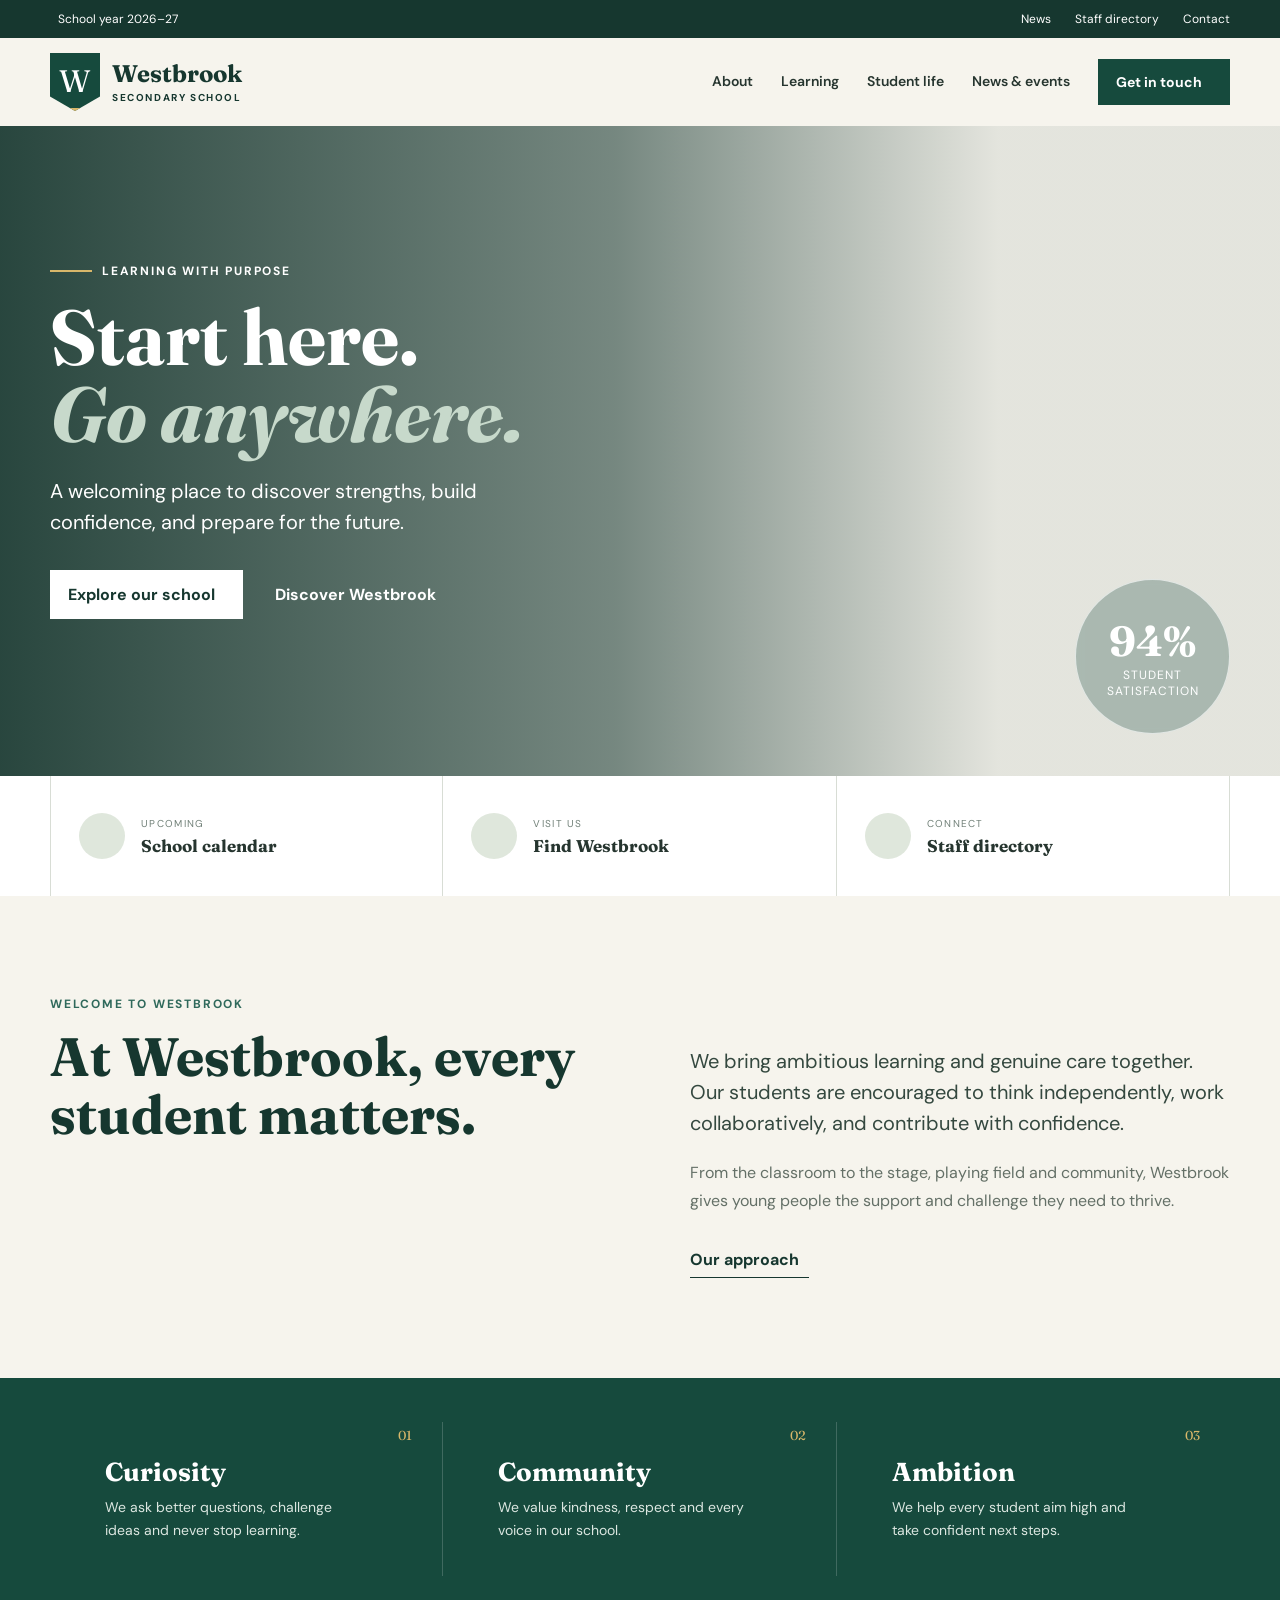
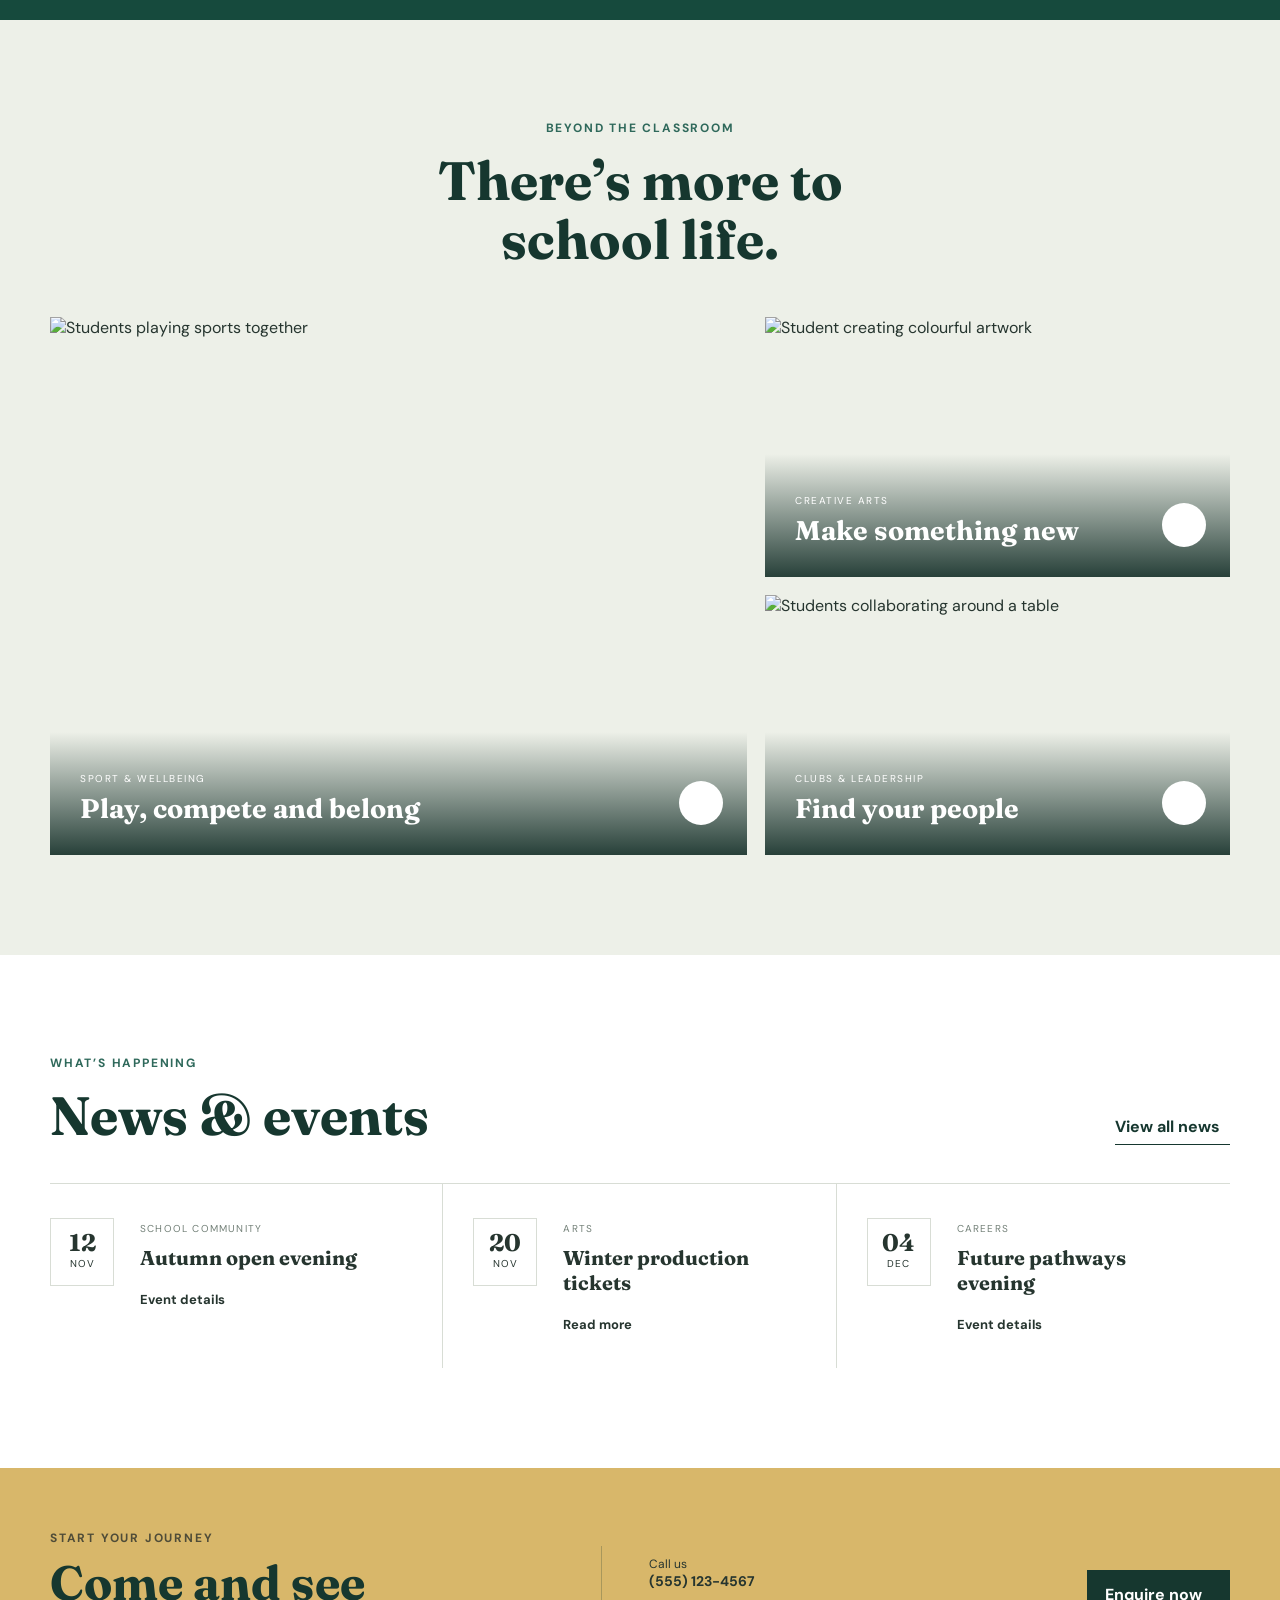
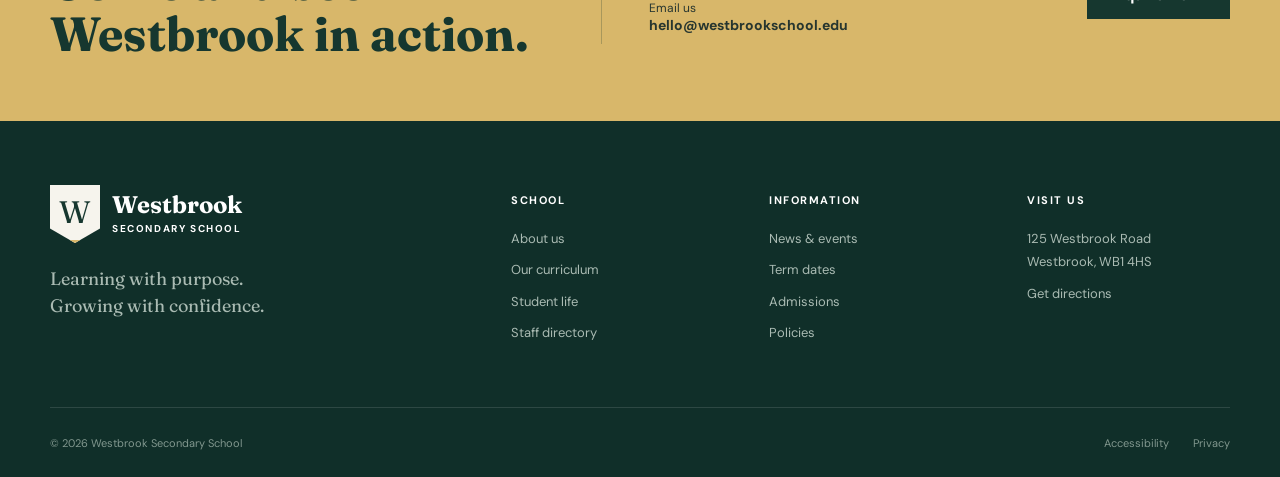
==== index.html @ 13a3c8d5 "Create Westbrook school website" ====
<!doctype html>
<html lang="en">
<head>
  <meta charset="utf-8">
  <meta name="viewport" content="width=device-width, initial-scale=1">
  <meta name="description" content="Westbrook Secondary School - Learn boldly, belong deeply, and build what comes next.">
  <title>Westbrook Secondary School</title>
  <link rel="preconnect" href="https://fonts.googleapis.com">
  <link rel="preconnect" href="https://fonts.gstatic.com" crossorigin>
  <link href="https://fonts.googleapis.com/css2?family=DM+Sans:wght@400;500;600;700&family=Fraunces:opsz,wght@9..144,600;9..144,700&display=swap" rel="stylesheet">
  <link rel="stylesheet" href="styles.css">
  <script src="https://unpkg.com/lucide@0.468.0/dist/umd/lucide.min.js" defer></script>
  <script src="script.js" defer></script>
</head>
<body>
  <div class="topbar">
    <div class="container topbar-inner">
      <p><i data-lucide="calendar-days"></i> School year 2026–27</p>
      <div class="topbar-links">
        <a href="#news">News</a>
        <a href="staff.html">Staff directory</a>
        <a href="#contact">Contact</a>
      </div>
    </div>
  </div>

  <header class="site-header">
    <div class="container nav-wrap">
      <a class="brand" href="index.html" aria-label="Westbrook Secondary School home">
        <span class="crest" aria-hidden="true"><span>W</span></span>
        <span class="brand-copy"><strong>Westbrook</strong><small>Secondary School</small></span>
      </a>
      <button class="menu-button" type="button" aria-expanded="false" aria-controls="main-nav"><i data-lucide="menu"></i><span class="sr-only">Open menu</span></button>
      <nav class="main-nav" id="main-nav" aria-label="Main navigation">
        <a href="#about">About</a>
        <a href="#learning">Learning</a>
        <a href="#student-life">Student life</a>
        <a href="#news">News & events</a>
        <a class="nav-cta" href="#contact">Get in touch <i data-lucide="arrow-up-right"></i></a>
      </nav>
    </div>
  </header>

  <main>
    <section class="hero">
      <div class="hero-media"></div>
      <div class="hero-overlay"></div>
      <div class="container hero-content">
        <p class="eyebrow"><span></span> Learning with purpose</p>
        <h1>Start here.<br><em>Go anywhere.</em></h1>
        <p class="hero-lead">A welcoming place to discover strengths, build confidence, and prepare for the future.</p>
        <div class="hero-actions">
          <a class="button button-light" href="#learning">Explore our school <i data-lucide="arrow-right"></i></a>
          <a class="text-link" href="#about"><i data-lucide="circle-play"></i> Discover Westbrook</a>
        </div>
      </div>
      <div class="hero-stat">
        <strong>94%</strong>
        <span>student satisfaction</span>
      </div>
    </section>

    <section class="quick-links" aria-label="Quick links">
      <div class="container quick-grid">
        <a href="#news"><span><i data-lucide="calendar-days"></i></span><div><small>Upcoming</small><strong>School calendar</strong></div><i data-lucide="chevron-right"></i></a>
        <a href="#contact"><span><i data-lucide="map-pin"></i></span><div><small>Visit us</small><strong>Find Westbrook</strong></div><i data-lucide="chevron-right"></i></a>
        <a href="staff.html"><span><i data-lucide="users"></i></span><div><small>Connect</small><strong>Staff directory</strong></div><i data-lucide="chevron-right"></i></a>
      </div>
    </section>

    <section class="section about" id="about">
      <div class="container split-layout">
        <div class="section-heading">
          <p class="section-kicker">Welcome to Westbrook</p>
          <h2>At Westbrook, every student matters.</h2>
        </div>
        <div class="about-copy">
          <p class="lead">We bring ambitious learning and genuine care together. Our students are encouraged to think independently, work collaboratively, and contribute with confidence.</p>
          <p>From the classroom to the stage, playing field and community, Westbrook gives young people the support and challenge they need to thrive.</p>
          <a class="arrow-link" href="#learning">Our approach <i data-lucide="arrow-right"></i></a>
        </div>
      </div>
    </section>

    <section class="values" id="learning">
      <div class="container">
        <div class="values-grid">
          <article><span>01</span><i data-lucide="sparkles"></i><h3>Curiosity</h3><p>We ask better questions, challenge ideas and never stop learning.</p></article>
          <article><span>02</span><i data-lucide="handshake"></i><h3>Community</h3><p>We value kindness, respect and every voice in our school.</p></article>
          <article><span>03</span><i data-lucide="mountain"></i><h3>Ambition</h3><p>We help every student aim high and take confident next steps.</p></article>
        </div>
      </div>
    </section>

    <section class="section student-life" id="student-life">
      <div class="container">
        <div class="section-heading centered">
          <p class="section-kicker">Beyond the classroom</p>
          <h2>There’s more to school life.</h2>
        </div>
        <div class="life-grid">
          <article class="life-card life-card-large">
            <img src="https://images.unsplash.com/photo-1526232761682-d26e03ac148e?auto=format&fit=crop&w=1400&q=85" alt="Students playing sports together">
            <div class="life-overlay"><p>Sport & wellbeing</p><h3>Play, compete and belong</h3><a href="#contact" aria-label="Learn about sport and wellbeing"><i data-lucide="arrow-up-right"></i></a></div>
          </article>
          <article class="life-card">
            <img src="https://images.unsplash.com/photo-1513364776144-60967b0f800f?auto=format&fit=crop&w=900&q=85" alt="Student creating colourful artwork">
            <div class="life-overlay"><p>Creative arts</p><h3>Make something new</h3><a href="#contact" aria-label="Learn about creative arts"><i data-lucide="arrow-up-right"></i></a></div>
          </article>
          <article class="life-card">
            <img src="https://images.unsplash.com/photo-1522202176988-66273c2fd55f?auto=format&fit=crop&w=900&q=85" alt="Students collaborating around a table">
            <div class="life-overlay"><p>Clubs & leadership</p><h3>Find your people</h3><a href="#contact" aria-label="Learn about clubs and leadership"><i data-lucide="arrow-up-right"></i></a></div>
          </article>
        </div>
      </div>
    </section>

    <section class="section news" id="news">
      <div class="container">
        <div class="news-header">
          <div class="section-heading"><p class="section-kicker">What’s happening</p><h2>News & events</h2></div>
          <a class="arrow-link" href="#contact">View all news <i data-lucide="arrow-right"></i></a>
        </div>
        <div class="news-grid">
          <article><div class="date"><strong>12</strong><span>Nov</span></div><div><p>School community</p><h3>Autumn open evening</h3><a href="#contact">Event details <i data-lucide="arrow-right"></i></a></div></article>
          <article><div class="date"><strong>20</strong><span>Nov</span></div><div><p>Arts</p><h3>Winter production tickets</h3><a href="#contact">Read more <i data-lucide="arrow-right"></i></a></div></article>
          <article><div class="date"><strong>04</strong><span>Dec</span></div><div><p>Careers</p><h3>Future pathways evening</h3><a href="#contact">Event details <i data-lucide="arrow-right"></i></a></div></article>
        </div>
      </div>
    </section>

    <section class="contact-band" id="contact">
      <div class="container contact-grid">
        <div><p class="section-kicker">Start your journey</p><h2>Come and see<br>Westbrook in action.</h2></div>
        <div class="contact-details"><p><i data-lucide="phone"></i><span>Call us<br><strong>(555) 123-4567</strong></span></p><p><i data-lucide="mail"></i><span>Email us<br><strong>hello@westbrookschool.edu</strong></span></p></div>
        <a class="button button-dark" href="mailto:hello@westbrookschool.edu">Enquire now <i data-lucide="arrow-right"></i></a>
      </div>
    </section>
  </main>

  <footer>
    <div class="container footer-grid">
      <div class="footer-brand"><a class="brand brand-light" href="index.html"><span class="crest"><span>W</span></span><span class="brand-copy"><strong>Westbrook</strong><small>Secondary School</small></span></a><p>Learning with purpose.<br>Growing with confidence.</p></div>
      <div><h4>School</h4><a href="#about">About us</a><a href="#learning">Our curriculum</a><a href="#student-life">Student life</a><a href="staff.html">Staff directory</a></div>
      <div><h4>Information</h4><a href="#news">News & events</a><a href="#contact">Term dates</a><a href="#contact">Admissions</a><a href="#contact">Policies</a></div>
      <div><h4>Visit us</h4><p>125 Westbrook Road<br>Westbrook, WB1 4HS</p><a href="#contact">Get directions <i data-lucide="arrow-up-right"></i></a></div>
    </div>
    <div class="container footer-bottom"><p>© 2026 Westbrook Secondary School</p><div><a href="#">Accessibility</a><a href="#">Privacy</a></div></div>
  </footer>
</body>
</html>
---- styles.css ----
:root{--ink:#16372f;--green:#164a3d;--green-2:#2f695b;--sage:#dfe7dc;--paper:#f6f4ed;--gold:#d8b76a;--white:#fff;--line:#d8ddd5}*{box-sizing:border-box}html{scroll-behavior:smooth}body{margin:0;font-family:'DM Sans',sans-serif;color:#26352f;background:var(--paper)}a{color:inherit;text-decoration:none}img{max-width:100%;display:block}.container{width:min(1180px,calc(100% - 48px));margin-inline:auto}.sr-only{position:absolute;width:1px;height:1px;padding:0;margin:-1px;overflow:hidden;clip:rect(0,0,0,0);white-space:nowrap;border:0}.topbar{height:38px;background:var(--ink);color:#fff;font-size:12px}.topbar-inner{height:100%;display:flex;align-items:center;justify-content:space-between}.topbar p,.topbar-links{display:flex;align-items:center}.topbar p{gap:8px}.topbar svg{width:14px}.topbar-links{gap:24px}.topbar a:hover{color:var(--gold)}.site-header{height:88px;background:var(--paper);position:relative;z-index:20}.nav-wrap{height:100%;display:flex;align-items:center;justify-content:space-between}.brand{display:flex;align-items:center;gap:12px;color:var(--ink)}.crest{width:50px;height:58px;background:var(--green);clip-path:polygon(0 0,100% 0,100% 75%,50% 100%,0 75%);display:grid;place-items:center;color:white;border-bottom:3px solid var(--gold)}.crest>span{font-family:'Fraunces',serif;font-size:31px}.brand-copy{display:flex;flex-direction:column;line-height:1}.brand-copy strong{font-family:'Fraunces',serif;font-size:24px}.brand-copy small{font-size:10px;text-transform:uppercase;letter-spacing:1.6px;margin-top:7px;font-weight:700}.main-nav{display:flex;align-items:center;gap:28px;font-size:14px;font-weight:600}.main-nav>a:not(.nav-cta){padding:34px 0;border-bottom:2px solid transparent}.main-nav>a:not(.nav-cta):hover{border-color:var(--green)}.nav-cta,.button{display:inline-flex;align-items:center;justify-content:center;gap:10px;padding:14px 18px;font-weight:700}.nav-cta{background:var(--green);color:white}.nav-cta svg,.button svg,.arrow-link svg{width:17px}.menu-button{display:none;border:0;background:none;color:var(--ink)}.hero{height:650px;position:relative;color:white;overflow:hidden}.hero-media{position:absolute;inset:0;background-image:url('https://images.unsplash.com/photo-1562774053-701939374585?auto=format&fit=crop&w=1800&q=90');background-size:cover;background-position:center 42%}.hero-overlay{position:absolute;inset:0;background:linear-gradient(90deg,rgba(12,46,38,.88) 0%,rgba(12,46,38,.55) 48%,rgba(12,46,38,.08) 78%)}.hero-content{position:relative;height:100%;display:flex;flex-direction:column;justify-content:center;padding-bottom:20px}.eyebrow,.section-kicker{text-transform:uppercase;letter-spacing:1.8px;font-weight:700;font-size:12px}.eyebrow{display:flex;align-items:center;gap:10px;margin:0 0 20px}.eyebrow span{width:42px;height:2px;background:var(--gold)}h1,h2,h3{font-family:'Fraunces',serif;margin-top:0}h1{font-size:78px;line-height:.98;margin-bottom:24px;letter-spacing:0}h1 em{font-style:italic;color:#c7d9cb}.hero-lead{font-size:20px;line-height:1.55;max-width:520px;margin:0 0 32px}.hero-actions{display:flex;align-items:center;gap:24px}.button-light{background:white;color:var(--ink)}.text-link{display:inline-flex;align-items:center;gap:8px;font-weight:700}.text-link svg{width:24px}.hero-stat{position:absolute;right:max(24px,calc((100% - 1180px)/2));bottom:42px;width:155px;height:155px;border:1px solid rgba(255,255,255,.65);border-radius:50%;display:flex;flex-direction:column;align-items:center;justify-content:center;text-align:center;background:rgba(22,74,61,.28);backdrop-filter:blur(4px)}.hero-stat strong{font-family:'Fraunces',serif;font-size:42px}.hero-stat span{font-size:12px;text-transform:uppercase;letter-spacing:1px;width:100px}.quick-links{height:120px;background:white}.quick-grid{height:100%;display:grid;grid-template-columns:repeat(3,1fr)}.quick-grid>a{display:grid;grid-template-columns:48px 1fr 20px;align-items:center;gap:14px;padding:0 28px;border-right:1px solid var(--line)}.quick-grid>a:first-child{border-left:1px solid var(--line)}.quick-grid>a>span{width:46px;height:46px;border-radius:50%;background:var(--sage);display:grid;place-items:center;color:var(--green)}.quick-grid>a>span svg{width:21px}.quick-grid small,.quick-grid strong{display:block}.quick-grid small{text-transform:uppercase;font-size:10px;letter-spacing:1.3px;color:#718078;margin-bottom:5px}.quick-grid strong{font-family:'Fraunces',serif;font-size:17px}.quick-grid>a>svg{width:18px;color:#839087}.quick-grid>a:hover strong{color:var(--green-2)}.section{padding:100px 0}.split-layout{display:grid;grid-template-columns:1fr 1fr;gap:100px}.section-heading .section-kicker{color:var(--green-2);margin:0 0 16px}.section-heading h2{font-size:54px;line-height:1.08;color:var(--ink);max-width:570px;margin-bottom:0}.about-copy{padding-top:30px}.about-copy p{line-height:1.75;color:#647067}.about-copy .lead{font-size:20px;line-height:1.55;color:#34483f}.arrow-link{display:inline-flex;align-items:center;gap:10px;color:var(--ink);font-weight:700;border-bottom:1px solid var(--ink);padding-bottom:7px;margin-top:18px}.values{background:var(--green);padding:44px 0;color:white}.values-grid{display:grid;grid-template-columns:repeat(3,1fr)}.values-grid article{position:relative;padding:34px 55px;border-right:1px solid rgba(255,255,255,.18)}.values-grid article:last-child{border-right:0}.values-grid article>span{position:absolute;right:30px;top:5px;font-family:'Fraunces',serif;font-size:13px;color:var(--gold)}.values-grid article>svg{width:28px;height:28px;color:var(--gold);margin-bottom:16px}.values-grid h3{font-size:26px;margin-bottom:8px}.values-grid p{font-size:14px;color:#dce7e1;line-height:1.65;margin:0;max-width:260px}.student-life{background:#edf0e8}.centered{text-align:center}.centered h2{margin-inline:auto}.life-grid{display:grid;grid-template-columns:1.2fr .8fr;grid-template-rows:260px 260px;gap:18px;margin-top:48px}.life-card-large{grid-row:1/3}.life-card{position:relative;overflow:hidden}.life-card img{width:100%;height:100%;object-fit:cover;transition:transform .5s}.life-card:hover img{transform:scale(1.03)}.life-overlay{position:absolute;inset:auto 0 0;padding:30px;color:white;background:linear-gradient(transparent,rgba(12,40,33,.88))}.life-overlay p{text-transform:uppercase;font-size:10px;letter-spacing:1.5px;margin-bottom:7px}.life-overlay h3{font-size:27px;margin:0}.life-overlay a{position:absolute;right:24px;bottom:30px;width:44px;height:44px;border-radius:50%;background:white;color:var(--ink);display:grid;place-items:center}.life-overlay a svg{width:18px}.news{background:white}.news-header{display:flex;align-items:end;justify-content:space-between;margin-bottom:38px}.news-grid{display:grid;grid-template-columns:repeat(3,1fr);border-top:1px solid var(--line)}.news-grid article{display:grid;grid-template-columns:70px 1fr;gap:20px;padding:34px 30px;border-right:1px solid var(--line)}.news-grid article:first-child{padding-left:0}.news-grid article:last-child{border-right:0}.date{width:64px;height:68px;border:1px solid var(--line);text-align:center;padding-top:9px}.date strong,.date span{display:block}.date strong{font-family:'Fraunces',serif;font-size:24px}.date span{font-size:10px;text-transform:uppercase;letter-spacing:1px}.news-grid article>div:last-child>p{text-transform:uppercase;font-size:10px;letter-spacing:1.2px;color:#738078;margin:4px 0 10px}.news-grid h3{font-size:20px;margin-bottom:18px}.news-grid article a{font-size:13px;font-weight:700;display:inline-flex;align-items:center;gap:8px}.news-grid article a svg{width:14px}.contact-band{background:var(--gold);padding:62px 0}.contact-grid{display:grid;grid-template-columns:1.15fr 1fr auto;align-items:center;gap:50px}.contact-band .section-kicker{color:#4f4c38;margin:0 0 12px}.contact-band h2{font-size:48px;line-height:1.05;color:var(--ink);margin:0}.contact-details{border-left:1px solid rgba(22,55,47,.25);padding-left:35px}.contact-details p{display:flex;gap:12px;align-items:center;font-size:12px;margin:10px 0}.contact-details p svg{width:19px}.contact-details strong{font-size:14px}.button-dark{background:var(--ink);color:white;white-space:nowrap}footer{background:#102f29;color:#dfe8e3;padding-top:64px}.footer-grid{display:grid;grid-template-columns:2fr repeat(3,1fr);gap:55px;padding-bottom:55px}.brand-light{color:white}.brand-light .crest{background:var(--paper);color:var(--ink)}.footer-brand>p{color:#aabbb3;font-family:'Fraunces',serif;font-size:18px;line-height:1.5;margin-top:22px}footer h4{text-transform:uppercase;font-size:11px;letter-spacing:1.5px;color:white;margin:8px 0 20px}footer .footer-grid>div:not(:first-child) a,footer .footer-grid>div:not(:first-child) p{display:block;color:#aabbb3;font-size:13px;line-height:1.8;margin:8px 0}.footer-grid a svg{width:14px;vertical-align:middle}.footer-bottom{height:70px;border-top:1px solid rgba(255,255,255,.12);display:flex;align-items:center;justify-content:space-between;color:#81978e;font-size:11px}.footer-bottom div{display:flex;gap:24px}.page-hero{background:var(--green);color:white;padding:65px 0}.page-hero h1{font-size:58px;margin:12px 0 0}.breadcrumbs{font-size:12px;color:#c8d8d0}.breadcrumbs span{color:white}.staff-section{padding:75px 0 100px;background:white}.staff-toolbar{display:flex;justify-content:space-between;align-items:end;margin-bottom:32px}.staff-toolbar h2{font-size:44px;color:var(--ink);margin-bottom:0}.search-box{width:min(340px,100%);position:relative}.search-box svg{position:absolute;left:14px;top:13px;width:18px;color:#758178}.search-box input{width:100%;height:46px;border:1px solid var(--line);border-radius:0;padding:0 14px 0 43px;font:inherit;outline:none}.search-box input:focus{border-color:var(--green)}.staff-grid{display:grid;grid-template-columns:repeat(3,1fr);border-top:1px solid var(--line);border-left:1px solid var(--line)}.staff-card{min-height:215px;padding:30px;border-right:1px solid var(--line);border-bottom:1px solid var(--line);display:flex;flex-direction:column}.staff-avatar{width:58px;height:58px;border-radius:50%;display:grid;place-items:center;background:var(--sage);color:var(--green);font-family:'Fraunces',serif;font-size:20px;margin-bottom:18px}.staff-card h3{font-size:21px;margin-bottom:4px;color:var(--ink)}.staff-card .role{text-transform:uppercase;font-size:10px;letter-spacing:1.3px;color:var(--green-2);font-weight:700;margin-bottom:auto}.staff-card a{font-size:13px;display:flex;align-items:center;gap:8px;margin-top:18px}.staff-card a svg{width:15px}.no-results{text-align:center;padding:40px;grid-column:1/-1;border-right:1px solid var(--line);border-bottom:1px solid var(--line)}@media(max-width:900px){.container{width:min(100% - 32px,1180px)}.topbar-links a:first-child{display:none}.main-nav{display:none;position:absolute;left:0;right:0;top:88px;background:var(--paper);padding:20px 24px;box-shadow:0 12px 20px rgba(0,0,0,.08);flex-direction:column;align-items:stretch;gap:0}.main-nav.open{display:flex}.main-nav>a:not(.nav-cta){padding:14px 0;border-bottom:1px solid var(--line)}.nav-cta{margin-top:12px}.menu-button{display:block}.hero{height:590px}.hero-stat{display:none}h1{font-size:58px}.quick-grid>a{padding:0 16px}.split-layout{gap:40px}.values-grid article{padding-inline:28px}.life-grid{grid-template-columns:1fr 1fr}.contact-grid{grid-template-columns:1fr 1fr}.contact-grid .button{grid-column:2;width:max-content}.footer-grid{grid-template-columns:2fr 1fr 1fr}.footer-grid>div:last-child{grid-column:2/4}.staff-grid{grid-template-columns:repeat(2,1fr)}}@media(max-width:640px){.container{width:calc(100% - 32px)}.topbar{display:none}.site-header{height:76px}.main-nav{top:76px}.brand-copy strong{font-size:20px}.crest{width:44px;height:51px}.hero{height:520px}.hero-media{background-position:62% center}.hero-overlay{background:linear-gradient(90deg,rgba(12,46,38,.82),rgba(12,46,38,.25))}.hero-content{justify-content:flex-end;padding-bottom:55px}h1{font-size:48px}.hero-lead{font-size:16px;max-width:340px}.hero-actions{align-items:flex-start;flex-direction:column;gap:16px}.quick-links{height:auto}.quick-grid{grid-template-columns:1fr}.quick-grid>a{height:90px;border-right:0;border-bottom:1px solid var(--line)}.quick-grid>a:first-child{border-left:0}.section{padding:70px 0}.split-layout{grid-template-columns:1fr;gap:20px}.section-heading h2{font-size:42px}.about-copy{padding-top:0}.values-grid{grid-template-columns:1fr}.values-grid article{border-right:0;border-bottom:1px solid rgba(255,255,255,.18);padding:28px 20px}.life-grid{grid-template-columns:1fr;grid-template-rows:repeat(3,260px)}.life-card-large{grid-row:auto}.news-header{align-items:flex-start}.news-header>.arrow-link{display:none}.news-grid{grid-template-columns:1fr}.news-grid article{border-right:0;border-bottom:1px solid var(--line);padding:28px 0}.contact-grid{grid-template-columns:1fr;gap:28px}.contact-band h2{font-size:39px}.contact-details{border-left:0;border-top:1px solid rgba(22,55,47,.25);padding-left:0}.contact-grid .button{grid-column:1}.footer-grid{grid-template-columns:1fr 1fr}.footer-brand{grid-column:1/-1}.footer-grid>div:last-child{grid-column:auto}.footer-bottom{height:auto;padding-block:20px;align-items:flex-start;gap:16px;flex-direction:column}.staff-toolbar{align-items:flex-start;flex-direction:column;gap:20px}.staff-toolbar h2{font-size:38px}.staff-grid{grid-template-columns:1fr}.staff-card{min-height:190px}.page-hero h1{font-size:46px}}
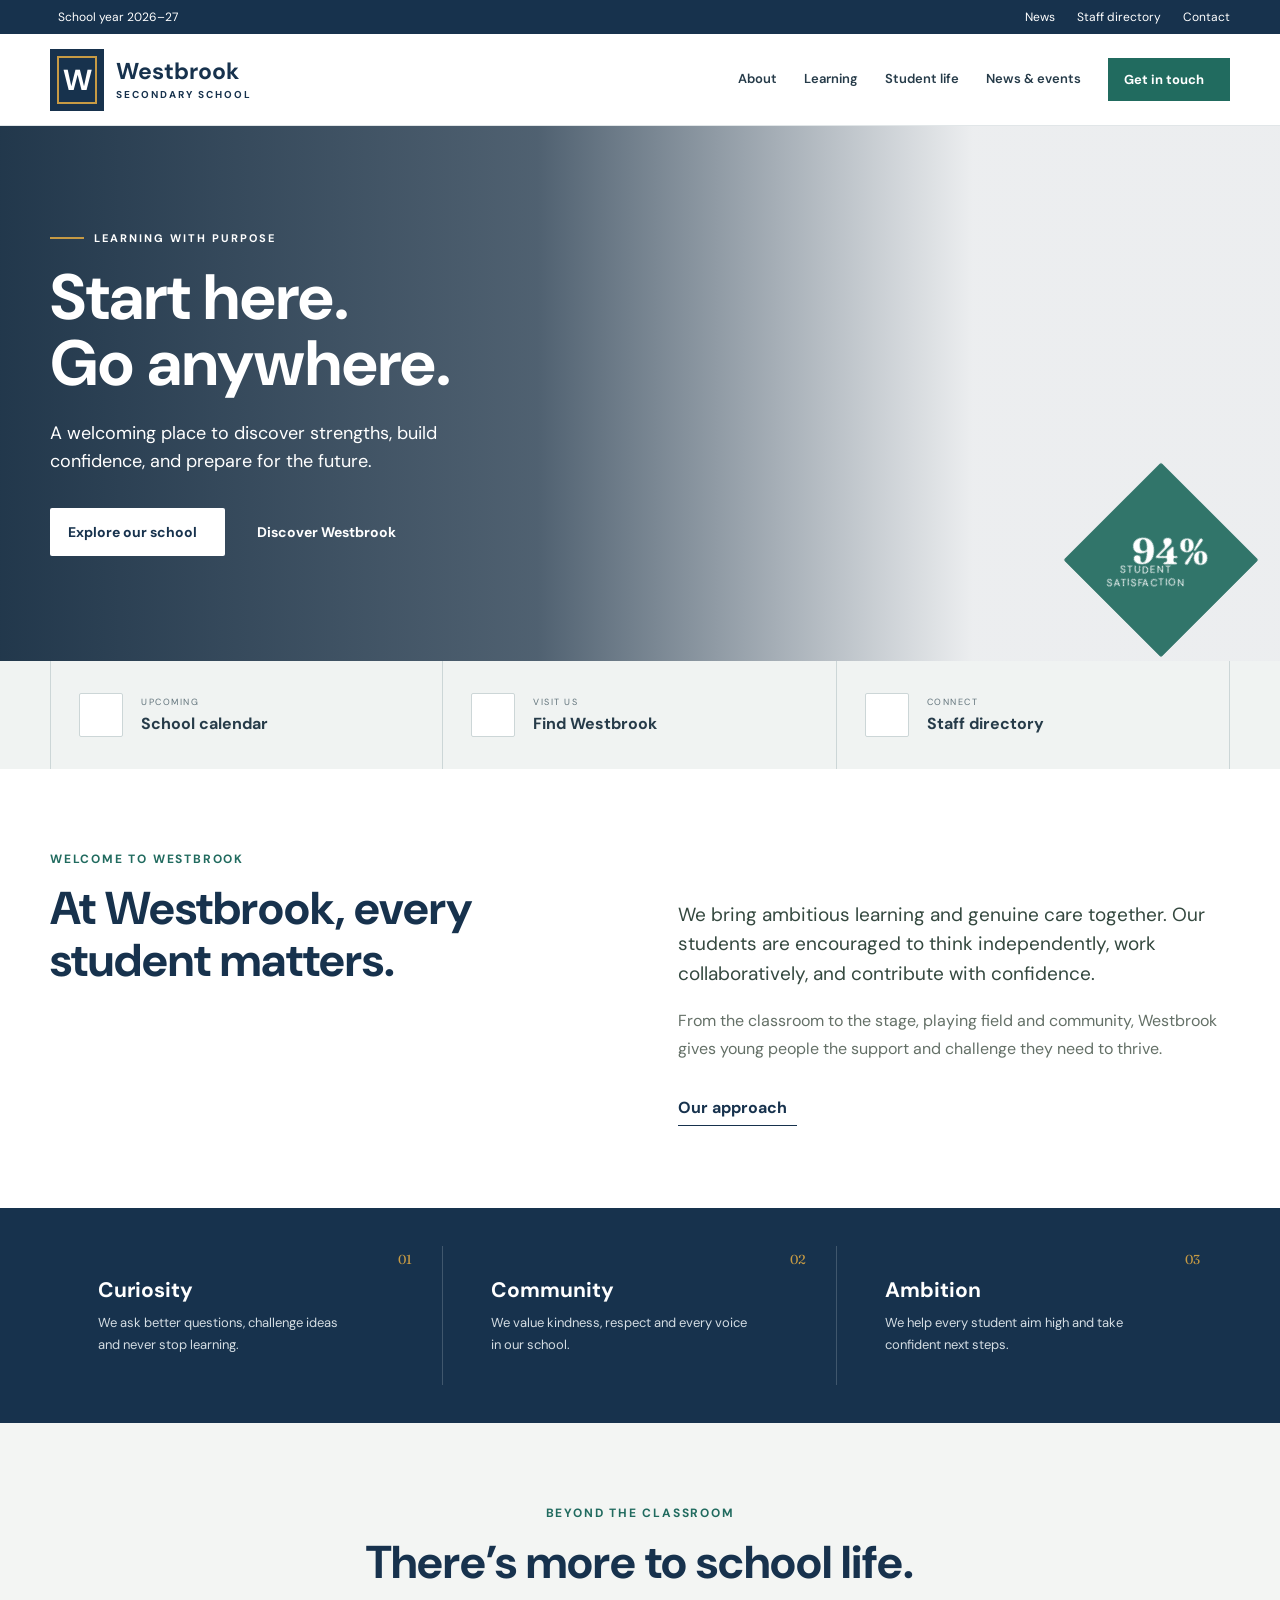
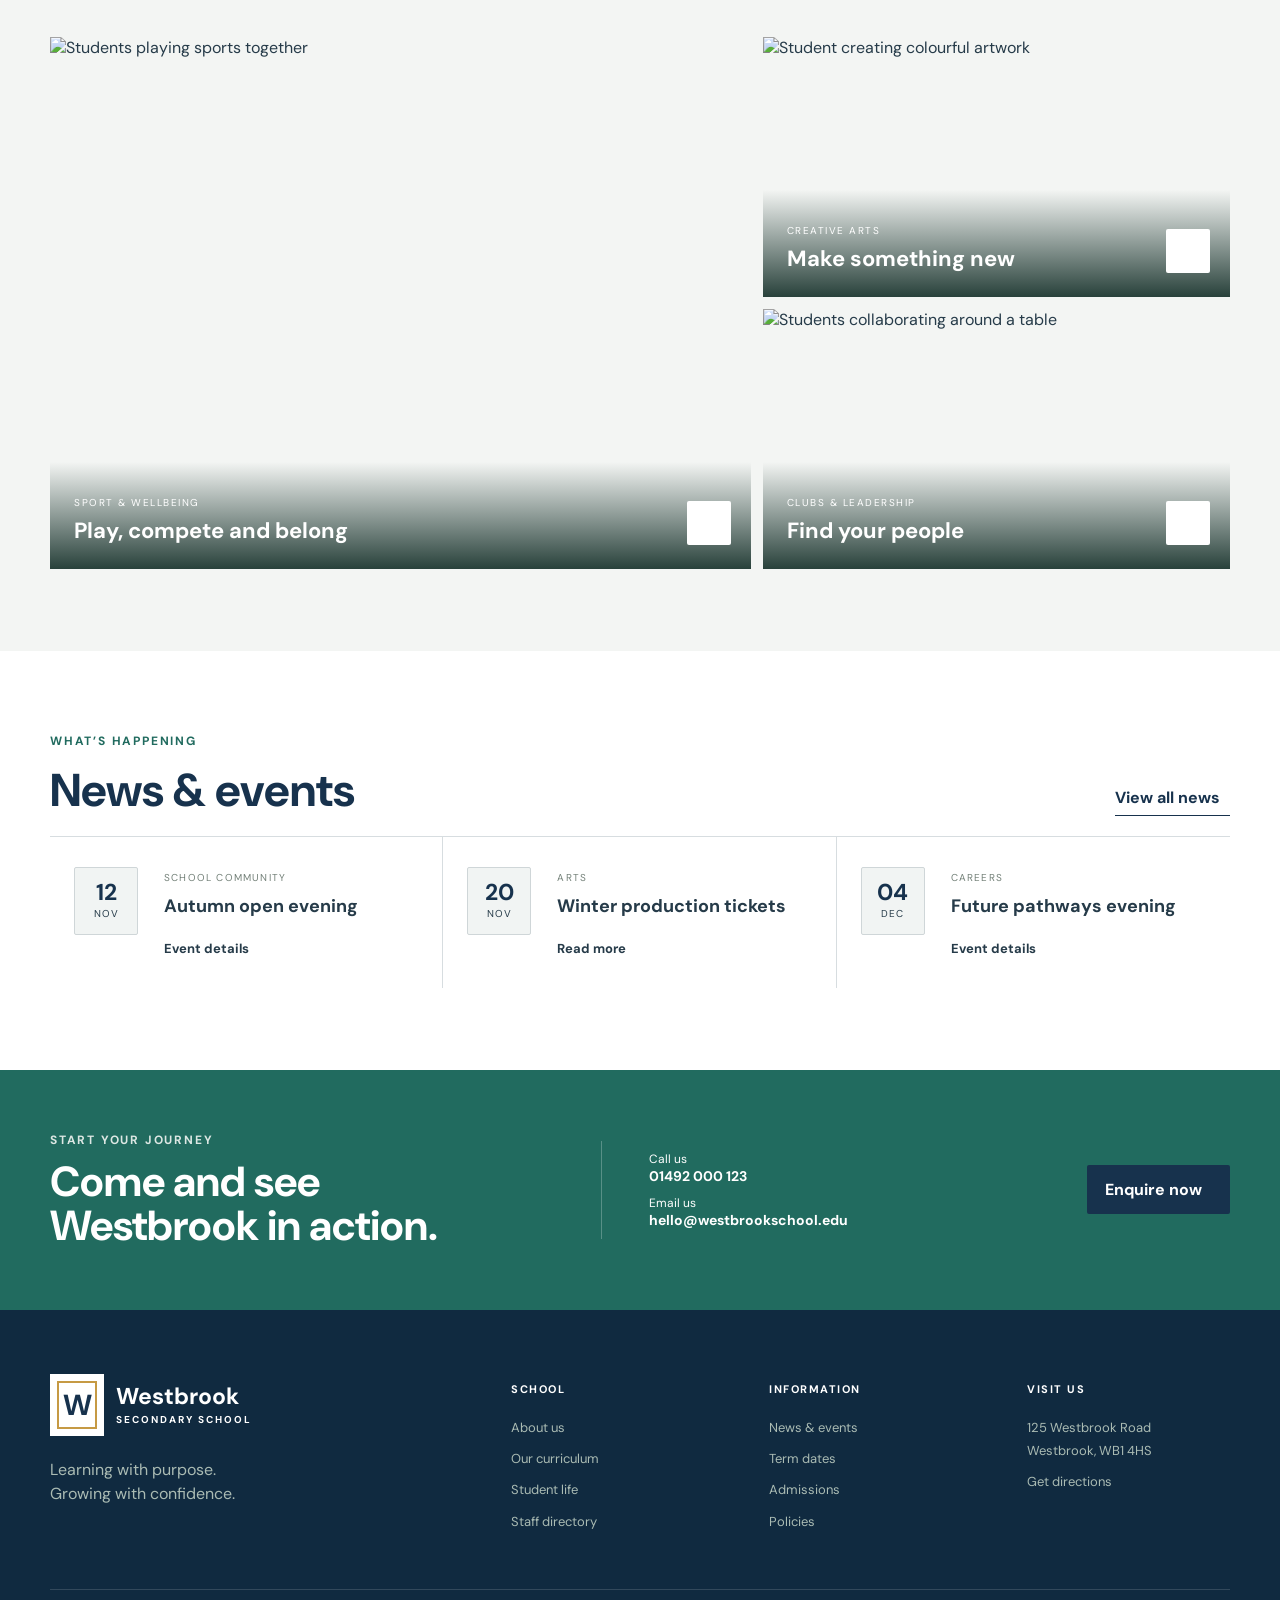
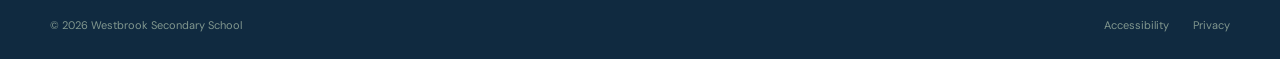
==== commit a15be7a8: "Redesign website for a professional school look" ====
--- a/index.html
+++ b/index.html
@@ -9,6 +9,7 @@
   <link rel="preconnect" href="https://fonts.gstatic.com" crossorigin>
   <link href="https://fonts.googleapis.com/css2?family=DM+Sans:wght@400;500;600;700&family=Fraunces:opsz,wght@9..144,600;9..144,700&display=swap" rel="stylesheet">
   <link rel="stylesheet" href="styles.css">
+  <link rel="stylesheet" href="professional.css">
   <script src="https://unpkg.com/lucide@0.468.0/dist/umd/lucide.min.js" defer></script>
   <script src="script.js" defer></script>
 </head>
@@ -132,7 +133,7 @@
     <section class="contact-band" id="contact">
       <div class="container contact-grid">
         <div><p class="section-kicker">Start your journey</p><h2>Come and see<br>Westbrook in action.</h2></div>
-        <div class="contact-details"><p><i data-lucide="phone"></i><span>Call us<br><strong>(555) 123-4567</strong></span></p><p><i data-lucide="mail"></i><span>Email us<br><strong>hello@westbrookschool.edu</strong></span></p></div>
+        <div class="contact-details"><p><i data-lucide="phone"></i><span>Call us<br><strong>01492 000 123</strong></span></p><p><i data-lucide="mail"></i><span>Email us<br><strong>hello@westbrookschool.edu</strong></span></p></div>
         <a class="button button-dark" href="mailto:hello@westbrookschool.edu">Enquire now <i data-lucide="arrow-right"></i></a>
       </div>
     </section>
--- a/professional.css
+++ b/professional.css
@@ -0,0 +1,14 @@
+:root{--ink:#17324d;--green:#17324d;--green-2:#216b5f;--sage:#e8eef1;--paper:#f7f8f5;--gold:#c69a44;--line:#d7dde0}
+body{background:#fff;color:#263b49;font-family:'DM Sans',sans-serif;letter-spacing:0}
+.topbar{height:34px;background:#17324d}.topbar-inner{max-width:1180px}.topbar a{font-size:12px}.topbar-links{gap:22px}
+.site-header{height:92px;background:#fff;border-bottom:1px solid #e1e6e8}.nav-wrap{max-width:1180px}.brand{color:#17324d}.brand-copy strong{font-family:'DM Sans',sans-serif;font-size:23px;font-weight:700}.brand-copy small{font-size:10px;letter-spacing:2px}.crest{width:54px;height:62px;background:#17324d;clip-path:none;border:4px solid #17324d;outline:2px solid #c69a44;outline-offset:-9px}.crest>span{font-family:'DM Sans',sans-serif;font-size:29px;font-weight:700}.main-nav{gap:27px;font-size:13px}.main-nav>a:not(.nav-cta){padding:36px 0}.main-nav>a:not(.nav-cta):hover{border-color:#216b5f}.nav-cta{background:#216b5f;padding:13px 16px}
+.hero{height:535px}.hero-media{background-position:center 40%;filter:saturate(.82) contrast(.96)}.hero-overlay{background:linear-gradient(90deg,rgba(12,36,58,.91) 0%,rgba(12,36,58,.72) 42%,rgba(12,36,58,.08) 76%)}.hero-content{max-width:1180px;justify-content:center;padding-bottom:0}.hero h1{font-family:'DM Sans',sans-serif;font-size:64px;line-height:1.02;font-weight:700;letter-spacing:0;max-width:620px}.hero h1 em{color:#fff;font-style:normal}.eyebrow{font-size:11px;letter-spacing:2px}.eyebrow span{background:#c69a44;width:34px}.hero-lead{font-size:18px;max-width:470px}.button-light{border-radius:2px;font-size:14px;padding:15px 18px}.text-link{font-size:14px}.hero-stat{width:138px;height:138px;right:max(24px,calc((100% - 1180px)/2));bottom:32px;border-radius:2px;transform:rotate(45deg);background:rgba(33,107,95,.92);border:0}.hero-stat strong,.hero-stat span{transform:rotate(-45deg)}.hero-stat strong{font-size:36px}.hero-stat span{width:105px;font-size:10px}
+.quick-links{height:108px;background:#f0f3f2}.quick-grid>a{border-right:1px solid #ccd6d7}.quick-grid>a:first-child{border-left:1px solid #ccd6d7}.quick-grid>a>span{width:44px;height:44px;border-radius:2px;background:#fff;color:#216b5f;border:1px solid #ccd6d7}.quick-grid strong{font-family:'DM Sans',sans-serif;font-size:16px}.quick-grid small{color:#60727a;font-size:9px;letter-spacing:1.5px}
+.section{padding:82px 0}.section-heading h2{font-family:'DM Sans',sans-serif;font-size:46px;line-height:1.12;font-weight:700;letter-spacing:0;color:#17324d}.section-kicker{color:#216b5f!important}.about-copy .lead{font-size:19px}.split-layout{gap:75px}.about{background:#fff}
+.values{background:#17324d;padding:38px 0}.values-grid article{padding:30px 48px}.values-grid article>span{color:#c69a44}.values-grid article>svg{color:#c69a44}.values-grid h3{font-family:'DM Sans',sans-serif;font-size:21px;font-weight:700}.values-grid p{font-size:13px;color:#d4dde3}
+.student-life{background:#f3f5f3}.student-life .section-heading h2{font-family:'DM Sans',sans-serif}.life-grid{gap:12px}.life-card{border:0}.life-overlay{padding:24px}.life-overlay h3{font-family:'DM Sans',sans-serif;font-size:22px}.life-overlay a{border-radius:2px;right:20px;bottom:24px}.life-overlay a:hover{background:#c69a44;color:#17324d}
+.news{background:#fff}.news-header{border-bottom:1px solid var(--line);padding-bottom:20px;margin-bottom:0}.news-grid{border-top:0}.news-grid article{padding:30px 24px;border-right:1px solid var(--line)}.news-grid article:first-child{padding-left:24px}.news-grid h3{font-family:'DM Sans',sans-serif;font-size:18px;line-height:1.35}.date{border-radius:2px;border-color:#cfd6d8;background:#f1f4f3}.date strong{font-family:'DM Sans',sans-serif;font-size:23px;color:#17324d}.contact-band{background:#216b5f;color:#fff}.contact-band .section-kicker{color:#dce7e3!important}.contact-band h2{font-family:'DM Sans',sans-serif;font-size:42px;color:#fff}.button-dark{background:#17324d;border-radius:2px}.contact-details{border-color:rgba(255,255,255,.25)}
+footer{background:#102a40}.brand-light{color:white}.brand-light .crest{background:#fff;color:#17324d;border-color:#fff;outline-color:#c69a44}.footer-grid{padding-bottom:48px}.footer-brand>p{font-family:'DM Sans',sans-serif;font-size:16px}.footer-bottom{border-color:rgba(255,255,255,.14)}
+.page-hero{background:#17324d;padding:52px 0}.page-hero h1{font-family:'DM Sans',sans-serif;font-size:48px}.staff-section{background:#fff}.staff-toolbar h2{font-family:'DM Sans',sans-serif;font-size:40px}.staff-card{border-radius:0}.staff-card h3{font-family:'DM Sans',sans-serif;font-size:18px}.staff-avatar{border-radius:2px;background:#eef2f3}.search-box input{border-radius:2px}
+@media(max-width:900px){.site-header{height:82px}.main-nav{top:82px}.hero{height:520px}.hero h1{font-size:52px}.quick-links{height:auto}.section-heading h2{font-size:40px}}
+@media(max-width:640px){.site-header{height:76px}.main-nav{top:76px}.hero{height:500px}.hero h1{font-size:43px}.hero-lead{font-size:16px}.hero-actions{gap:12px}.hero-stat{display:none}.section{padding:64px 0}.section-heading h2{font-size:36px}.news-grid article:first-child{padding-left:0}.news-grid article{padding-left:0}.contact-band h2{font-size:36px}}
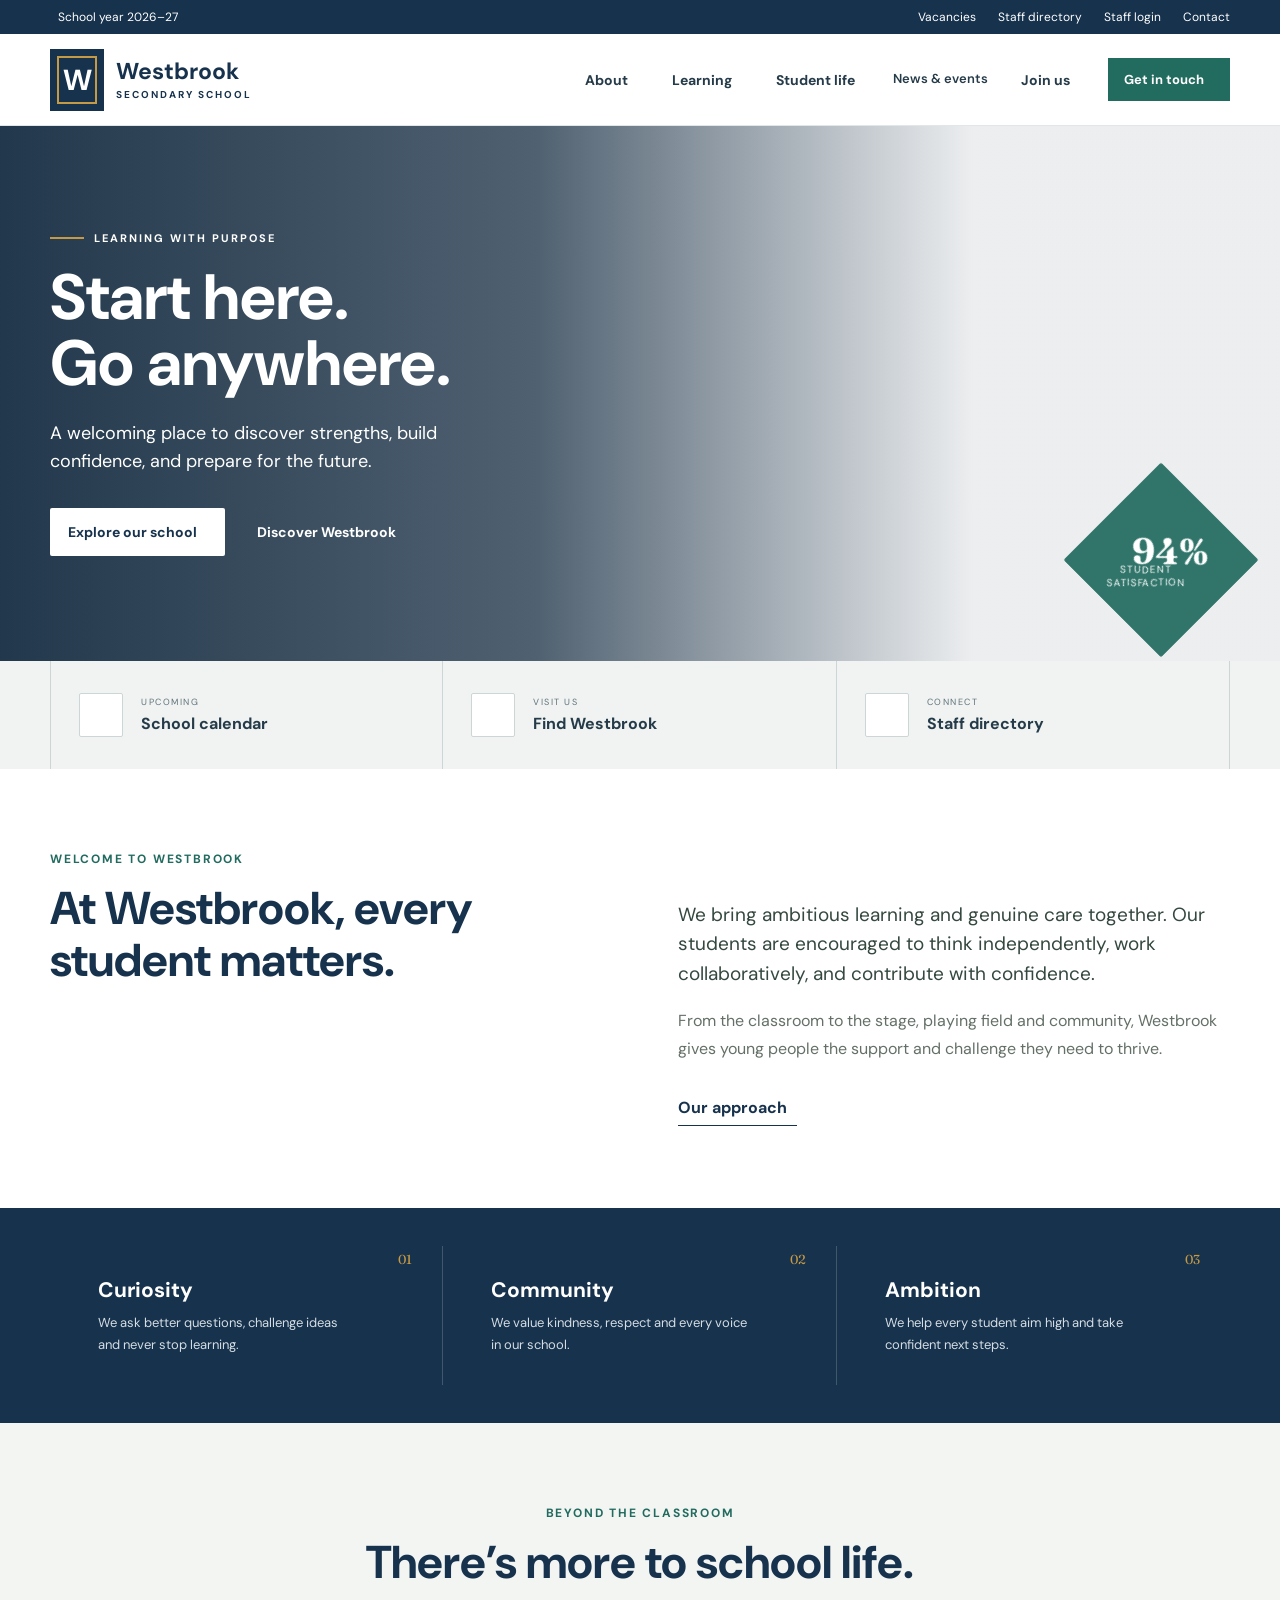
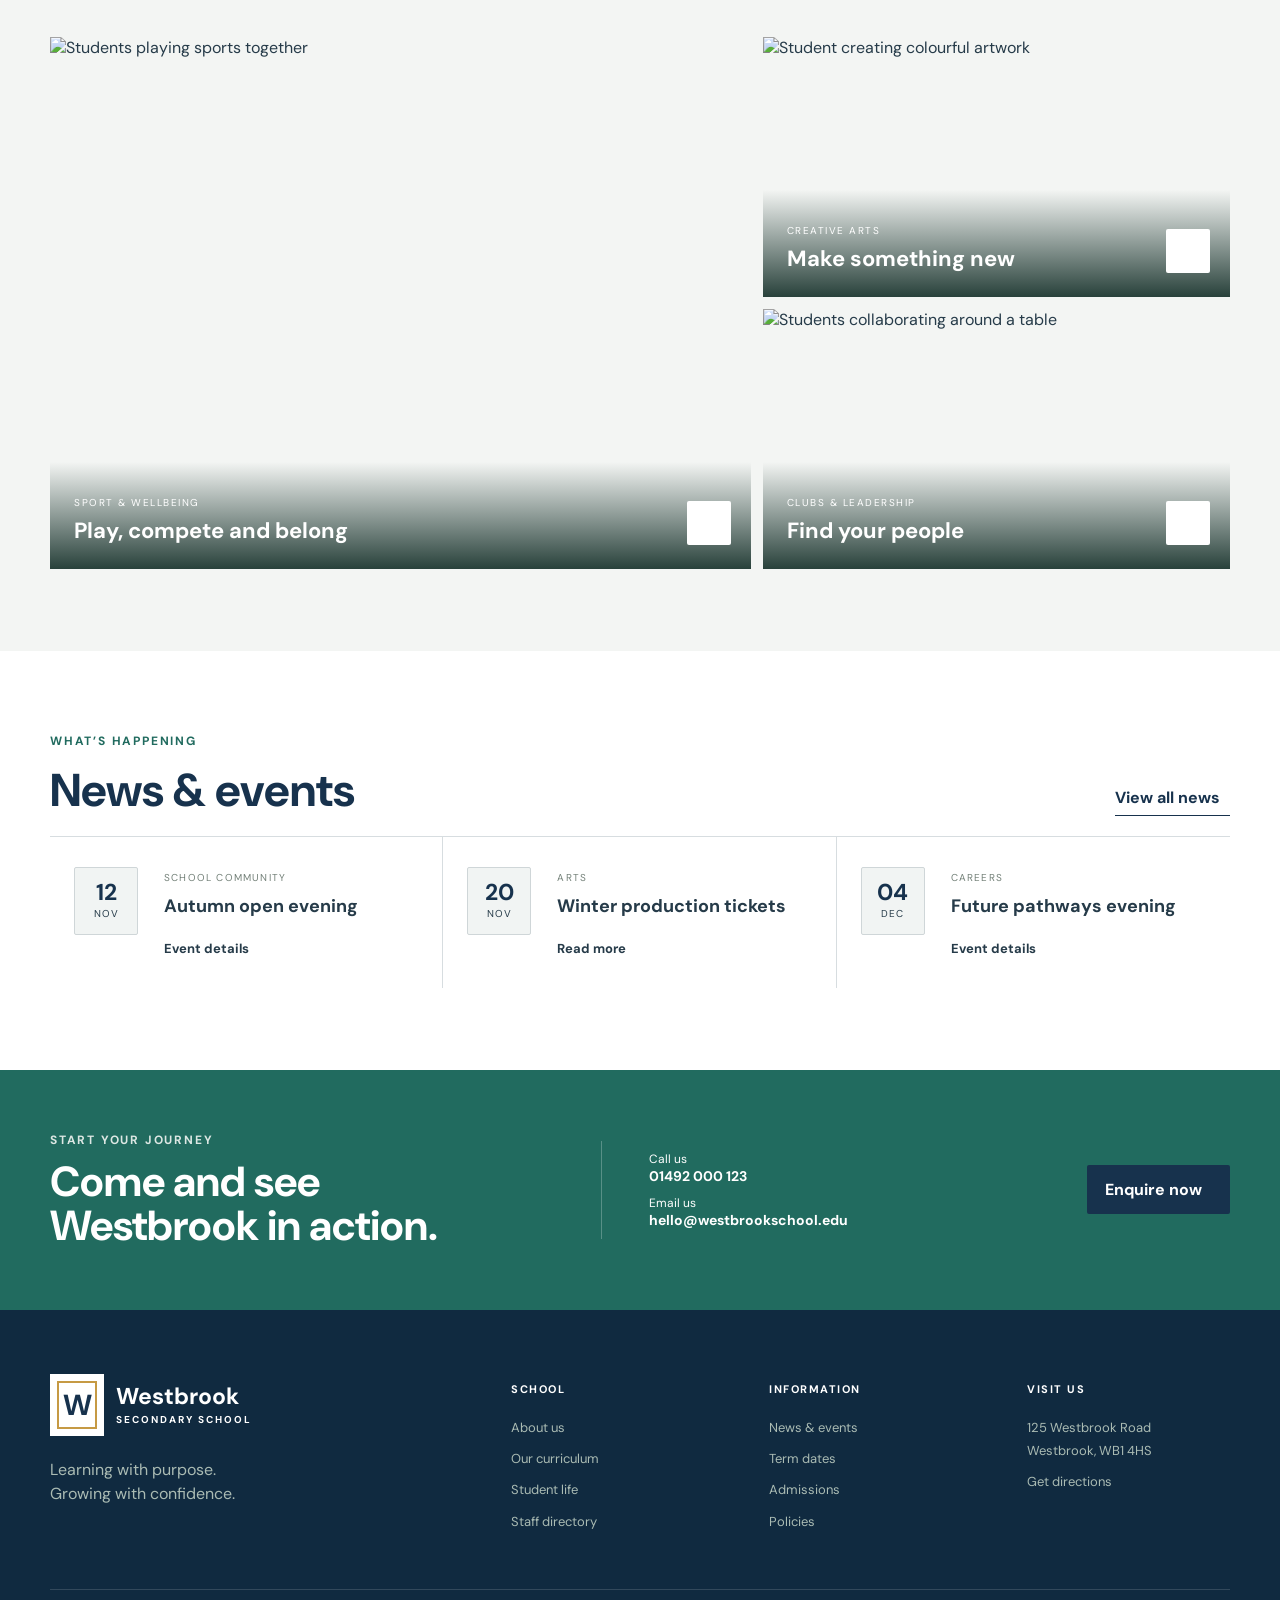
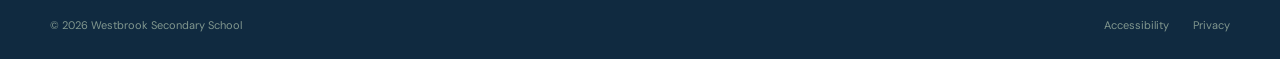
==== commit a10ab72c: "Add multi-page school site and staff portal" ====
--- a/index.html
+++ b/index.html
@@ -10,6 +10,7 @@
   <link href="https://fonts.googleapis.com/css2?family=DM+Sans:wght@400;500;600;700&family=Fraunces:opsz,wght@9..144,600;9..144,700&display=swap" rel="stylesheet">
   <link rel="stylesheet" href="styles.css">
   <link rel="stylesheet" href="professional.css">
+  <link rel="stylesheet" href="site-pages.css">
   <script src="https://unpkg.com/lucide@0.468.0/dist/umd/lucide.min.js" defer></script>
   <script src="script.js" defer></script>
 </head>
@@ -18,8 +19,9 @@
     <div class="container topbar-inner">
       <p><i data-lucide="calendar-days"></i> School year 2026–27</p>
       <div class="topbar-links">
-        <a href="#news">News</a>
+        <a href="vacancies.html">Vacancies</a>
         <a href="staff.html">Staff directory</a>
+        <a href="login.html">Staff login</a>
         <a href="#contact">Contact</a>
       </div>
     </div>
@@ -33,10 +35,11 @@
       </a>
       <button class="menu-button" type="button" aria-expanded="false" aria-controls="main-nav"><i data-lucide="menu"></i><span class="sr-only">Open menu</span></button>
       <nav class="main-nav" id="main-nav" aria-label="Main navigation">
-        <a href="#about">About</a>
-        <a href="#learning">Learning</a>
-        <a href="#student-life">Student life</a>
+        <div class="nav-dropdown"><button type="button">About <i data-lucide="chevron-down"></i></button><div class="dropdown-menu"><a href="about.html">About Westbrook</a><a href="about.html#values">Our values</a><a href="about.html#leadership">School leadership</a></div></div>
+        <div class="nav-dropdown"><button type="button">Learning <i data-lucide="chevron-down"></i></button><div class="dropdown-menu"><a href="learning.html">Subjects & curriculum</a><a href="learning.html#key-stage-3">Key Stage 3</a><a href="learning.html#key-stage-4">Key Stage 4</a></div></div>
+        <div class="nav-dropdown"><button type="button">Student life <i data-lucide="chevron-down"></i></button><div class="dropdown-menu"><a href="student-life.html">Student life</a><a href="student-life.html#clubs">Clubs & activities</a><a href="student-life.html#support">Student support</a></div></div>
         <a href="#news">News & events</a>
+        <div class="nav-dropdown"><button type="button">Join us <i data-lucide="chevron-down"></i></button><div class="dropdown-menu"><a href="vacancies.html">Vacancies</a><a href="staff.html">Staff directory</a><a href="login.html">Staff portal</a></div></div>
         <a class="nav-cta" href="#contact">Get in touch <i data-lucide="arrow-up-right"></i></a>
       </nav>
     </div>
--- a/site-pages.css
+++ b/site-pages.css
@@ -0,0 +1 @@
+:root{--school-navy:#18354d;--school-teal:#236d61;--school-gold:#c69a44;--school-paper:#f5f7f4}.nav-dropdown{position:relative;height:88px;display:flex;align-items:center}.nav-dropdown>button{border:0;background:none;font:700 14px 'DM Sans',sans-serif;color:inherit;display:flex;align-items:center;gap:5px;height:100%;cursor:pointer}.nav-dropdown>button svg{width:14px}.dropdown-menu{display:none;position:absolute;z-index:50;top:88px;left:-18px;width:210px;background:#fff;border-top:3px solid var(--school-teal);box-shadow:0 14px 30px rgba(22,43,57,.14);padding:8px}.nav-dropdown:hover .dropdown-menu,.nav-dropdown:focus-within .dropdown-menu{display:block}.dropdown-menu a{display:block;padding:11px 12px;font-size:13px;border-bottom:1px solid #edf1f0}.dropdown-menu a:last-child{border-bottom:0}.dropdown-menu a:hover{background:#eff4f2;color:var(--school-teal)}.staff-login-button{display:inline-flex!important}.info-page{background:#fff}.info-hero{background:linear-gradient(90deg,rgba(24,53,77,.94),rgba(24,53,77,.68)),url('https://images.unsplash.com/photo-1562774053-701939374585?auto=format&fit=crop&w=1600&q=85') center/cover;color:#fff;padding:78px 0}.info-hero h1{font-family:'DM Sans',sans-serif;font-size:54px;margin:12px 0 0}.info-layout{display:grid;grid-template-columns:220px 1fr;gap:55px;padding:70px 0}.info-nav{border-top:2px solid var(--school-teal)}.info-nav a{display:block;padding:14px 0;border-bottom:1px solid #dde4e4;font-size:13px;font-weight:700}.info-content h2{font-family:'DM Sans',sans-serif;color:var(--school-navy);font-size:38px}.info-content h3{font-family:'DM Sans',sans-serif;color:var(--school-navy)}.info-content p,.info-content li{line-height:1.75;color:#52666f}.info-card-grid{display:grid;grid-template-columns:repeat(3,1fr);gap:14px;margin-top:28px}.info-card{border:1px solid #dce4e3;padding:24px}.info-card svg{color:var(--school-teal);margin-bottom:14px}.info-card h3{font-size:18px;margin-bottom:8px}.info-card p{font-size:13px;margin:0}@media(max-width:900px){.nav-dropdown{height:auto;display:block}.nav-dropdown>button{height:auto;padding:14px 0}.dropdown-menu{position:static;width:auto;box-shadow:none;border-top:0;padding:0 0 8px}.info-layout{grid-template-columns:1fr}.info-nav{display:none}.info-card-grid{grid-template-columns:1fr 1fr}}@media(max-width:640px){.info-hero{padding:55px 0}.info-hero h1{font-size:42px}.info-layout{padding:50px 0}.info-content h2{font-size:32px}.info-card-grid{grid-template-columns:1fr}.nav-dropdown>button{width:100%;justify-content:space-between}.dropdown-menu{position:static}.dropdown-menu a{border-bottom-color:#edf1f0}}
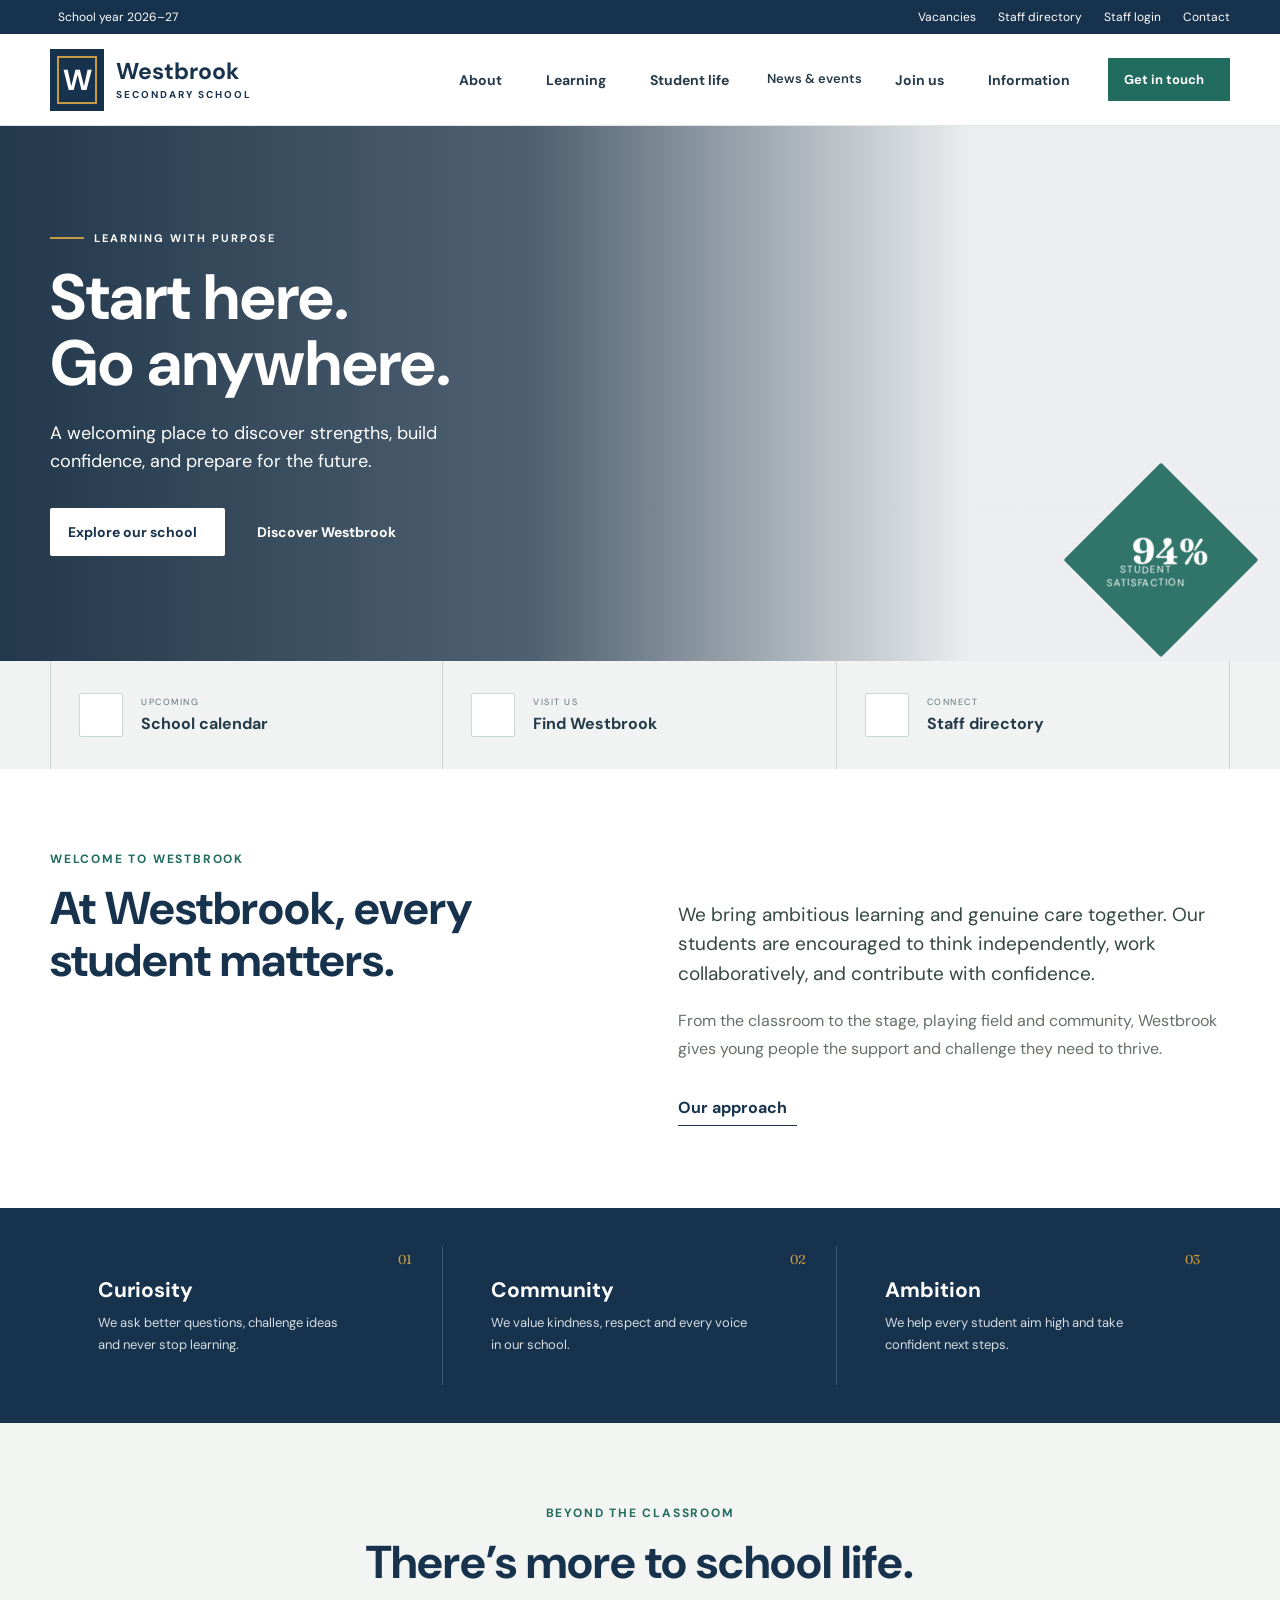
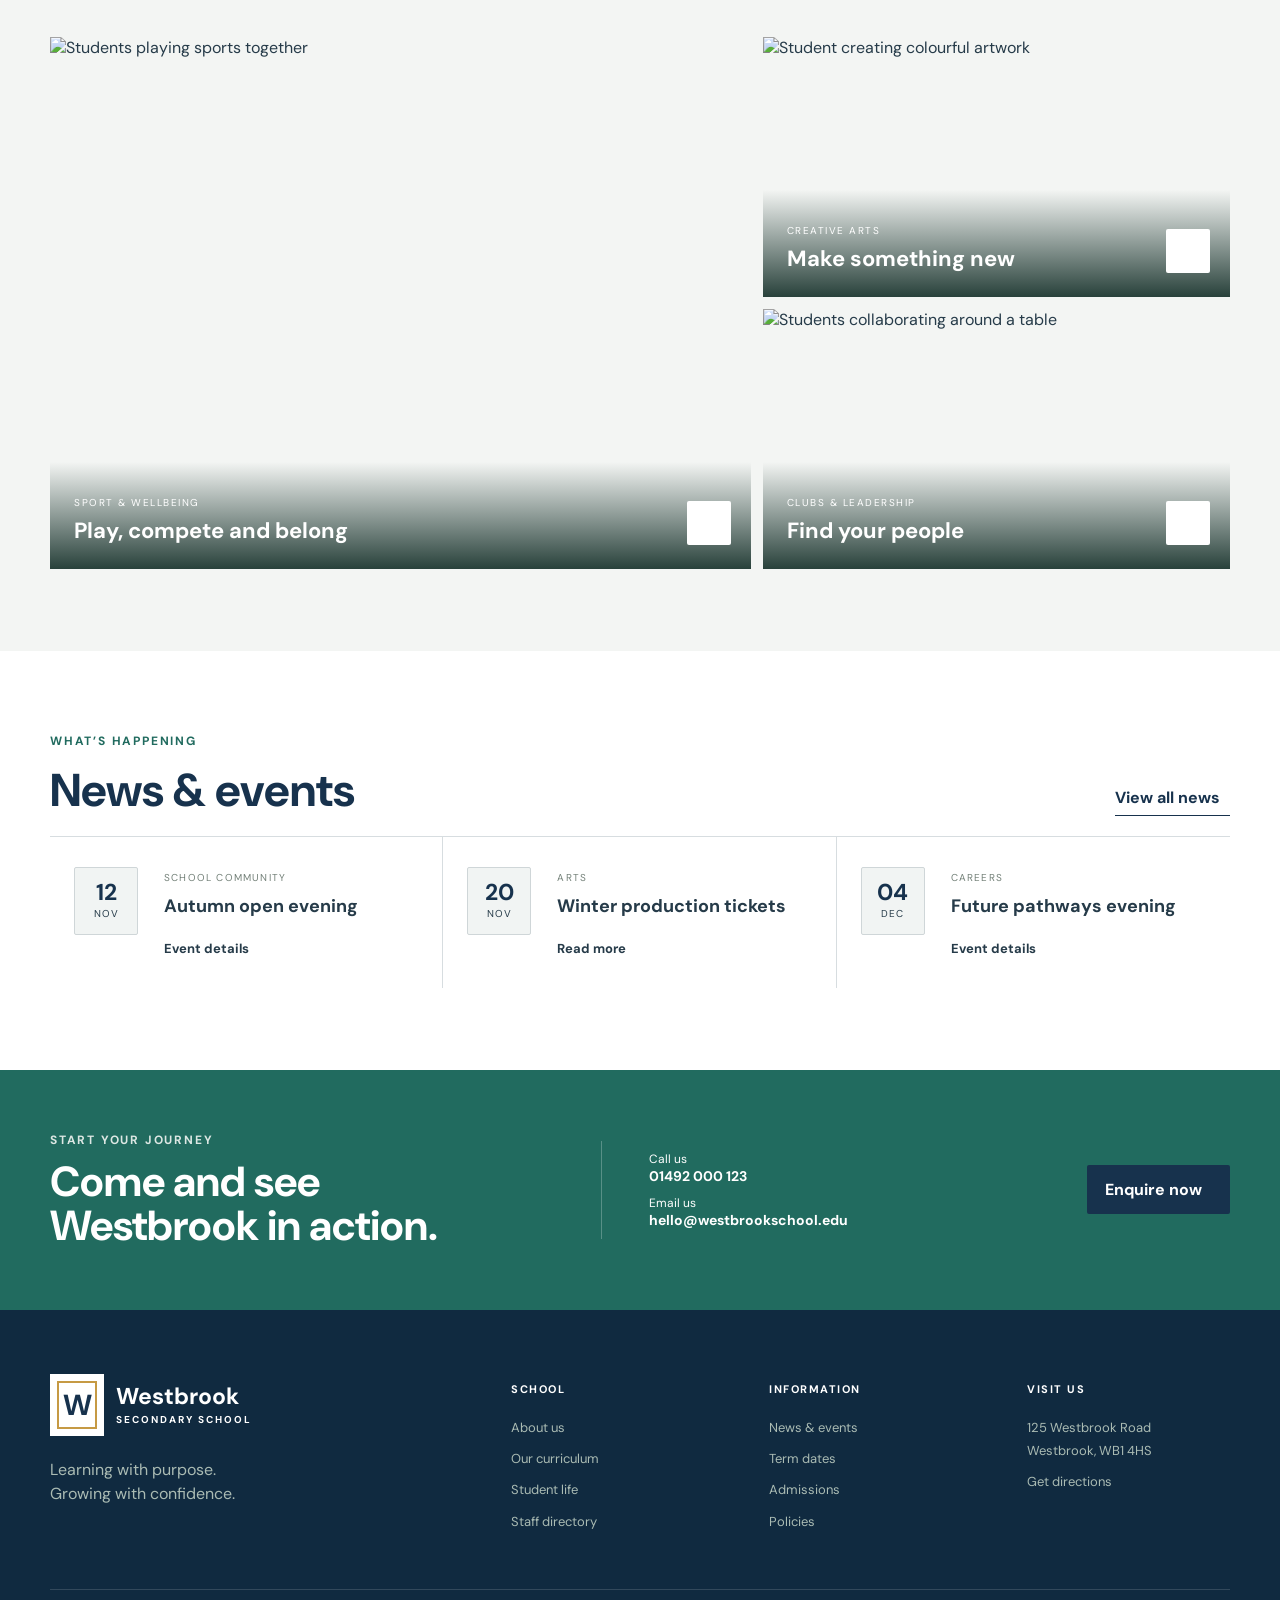
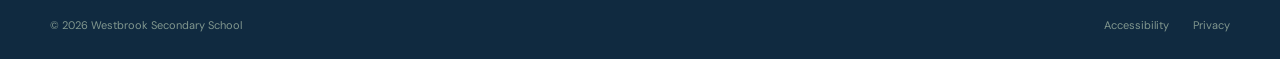
==== commit 0fcd9875: "Build full HR workspace and expand school website" ====
--- a/index.html
+++ b/index.html
@@ -21,7 +21,7 @@
       <div class="topbar-links">
         <a href="vacancies.html">Vacancies</a>
         <a href="staff.html">Staff directory</a>
-        <a href="login.html">Staff login</a>
+        <a href="hr-login.html">Staff login</a>
         <a href="#contact">Contact</a>
       </div>
     </div>
@@ -39,7 +39,8 @@
         <div class="nav-dropdown"><button type="button">Learning <i data-lucide="chevron-down"></i></button><div class="dropdown-menu"><a href="learning.html">Subjects & curriculum</a><a href="learning.html#key-stage-3">Key Stage 3</a><a href="learning.html#key-stage-4">Key Stage 4</a></div></div>
         <div class="nav-dropdown"><button type="button">Student life <i data-lucide="chevron-down"></i></button><div class="dropdown-menu"><a href="student-life.html">Student life</a><a href="student-life.html#clubs">Clubs & activities</a><a href="student-life.html#support">Student support</a></div></div>
         <a href="#news">News & events</a>
-        <div class="nav-dropdown"><button type="button">Join us <i data-lucide="chevron-down"></i></button><div class="dropdown-menu"><a href="vacancies.html">Vacancies</a><a href="staff.html">Staff directory</a><a href="login.html">Staff portal</a></div></div>
+        <div class="nav-dropdown"><button type="button">Join us <i data-lucide="chevron-down"></i></button><div class="dropdown-menu"><a href="admissions.html">Admissions</a><a href="vacancies.html">Vacancies</a><a href="staff.html">Staff directory</a><a href="hr-login.html">Staff portal</a></div></div>
+        <div class="nav-dropdown"><button type="button">Information <i data-lucide="chevron-down"></i></button><div class="dropdown-menu"><a href="news.html">News & events</a><a href="policies.html">Policies</a><a href="contact.html">Contact us</a></div></div>
         <a class="nav-cta" href="#contact">Get in touch <i data-lucide="arrow-up-right"></i></a>
       </nav>
     </div>
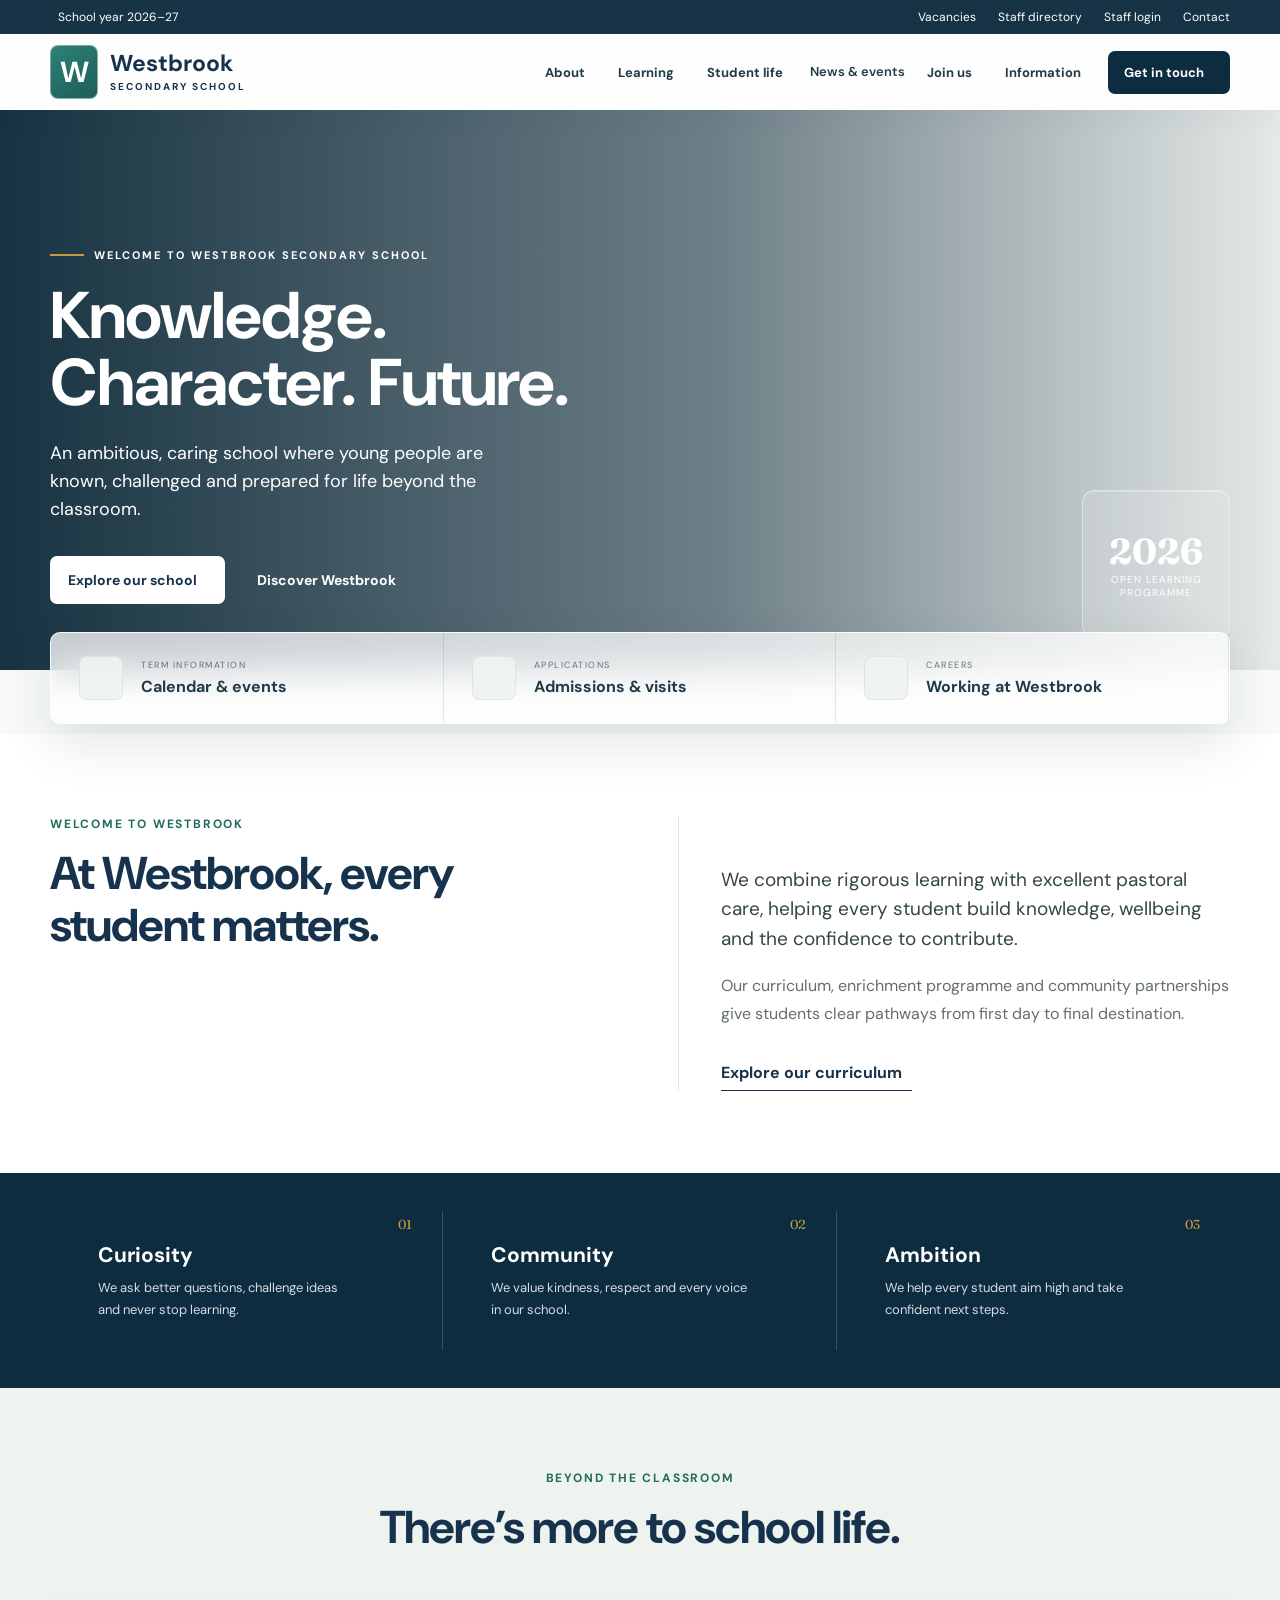
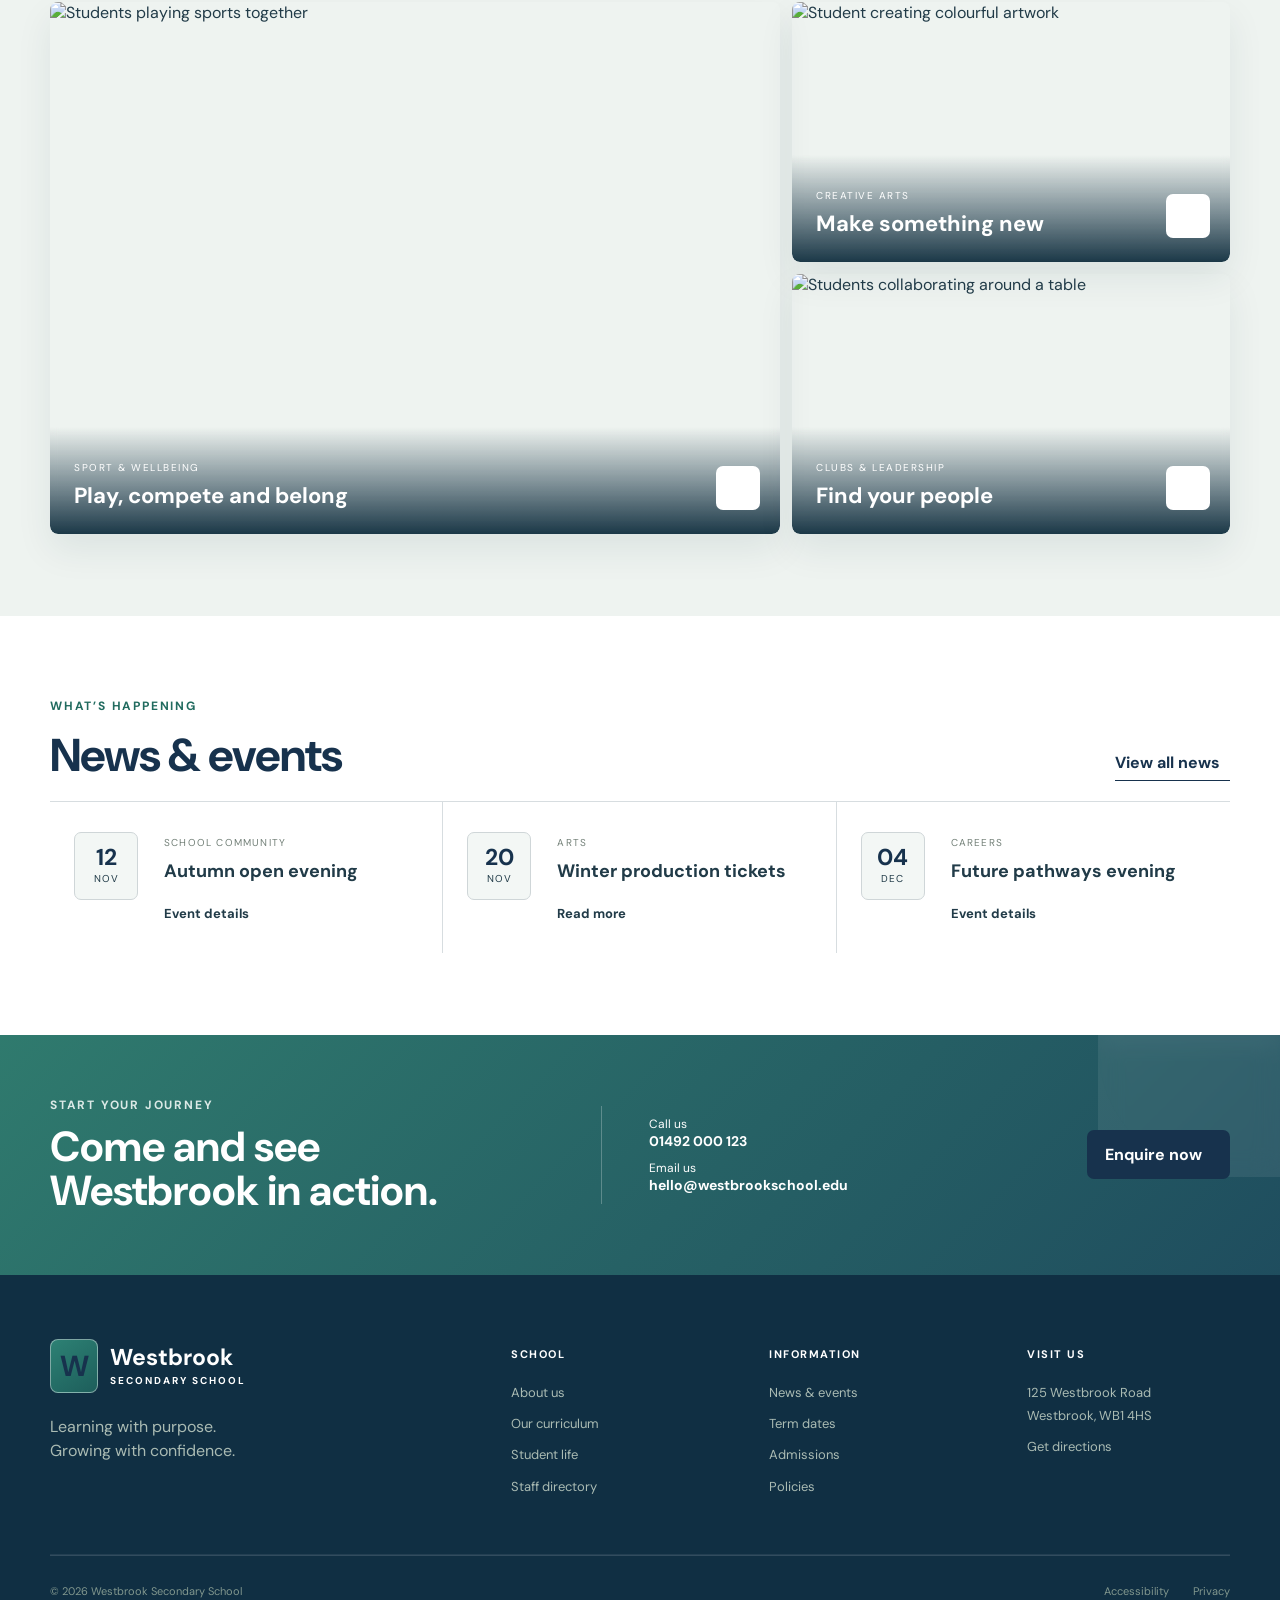
==== commit 5d17fedb: "Redesign public site and add complete HR staff profiles" ====
--- a/index.html
+++ b/index.html
@@ -11,6 +11,8 @@
   <link rel="stylesheet" href="styles.css">
   <link rel="stylesheet" href="professional.css">
   <link rel="stylesheet" href="site-pages.css">
+  <link rel="stylesheet" href="school-new.css">
+  <link rel="stylesheet" href="liquid.css">
   <script src="https://unpkg.com/lucide@0.468.0/dist/umd/lucide.min.js" defer></script>
   <script src="script.js" defer></script>
 </head>
@@ -51,25 +53,25 @@
       <div class="hero-media"></div>
       <div class="hero-overlay"></div>
       <div class="container hero-content">
-        <p class="eyebrow"><span></span> Learning with purpose</p>
-        <h1>Start here.<br><em>Go anywhere.</em></h1>
-        <p class="hero-lead">A welcoming place to discover strengths, build confidence, and prepare for the future.</p>
+        <p class="eyebrow"><span></span> Welcome to Westbrook Secondary School</p>
+        <h1>Knowledge.<br><em>Character. Future.</em></h1>
+        <p class="hero-lead">An ambitious, caring school where young people are known, challenged and prepared for life beyond the classroom.</p>
         <div class="hero-actions">
           <a class="button button-light" href="#learning">Explore our school <i data-lucide="arrow-right"></i></a>
           <a class="text-link" href="#about"><i data-lucide="circle-play"></i> Discover Westbrook</a>
         </div>
       </div>
       <div class="hero-stat">
-        <strong>94%</strong>
-        <span>student satisfaction</span>
+        <strong>2026</strong>
+        <span>open learning<br>programme</span>
       </div>
     </section>
 
     <section class="quick-links" aria-label="Quick links">
       <div class="container quick-grid">
-        <a href="#news"><span><i data-lucide="calendar-days"></i></span><div><small>Upcoming</small><strong>School calendar</strong></div><i data-lucide="chevron-right"></i></a>
-        <a href="#contact"><span><i data-lucide="map-pin"></i></span><div><small>Visit us</small><strong>Find Westbrook</strong></div><i data-lucide="chevron-right"></i></a>
-        <a href="staff.html"><span><i data-lucide="users"></i></span><div><small>Connect</small><strong>Staff directory</strong></div><i data-lucide="chevron-right"></i></a>
+        <a href="news.html"><span><i data-lucide="calendar-days"></i></span><div><small>Term information</small><strong>Calendar & events</strong></div><i data-lucide="chevron-right"></i></a>
+        <a href="admissions.html"><span><i data-lucide="map-pin"></i></span><div><small>Applications</small><strong>Admissions & visits</strong></div><i data-lucide="chevron-right"></i></a>
+        <a href="vacancies.html"><span><i data-lucide="briefcase-business"></i></span><div><small>Careers</small><strong>Working at Westbrook</strong></div><i data-lucide="chevron-right"></i></a>
       </div>
     </section>
 
@@ -80,9 +82,9 @@
           <h2>At Westbrook, every student matters.</h2>
         </div>
         <div class="about-copy">
-          <p class="lead">We bring ambitious learning and genuine care together. Our students are encouraged to think independently, work collaboratively, and contribute with confidence.</p>
-          <p>From the classroom to the stage, playing field and community, Westbrook gives young people the support and challenge they need to thrive.</p>
-          <a class="arrow-link" href="#learning">Our approach <i data-lucide="arrow-right"></i></a>
+          <p class="lead">We combine rigorous learning with excellent pastoral care, helping every student build knowledge, wellbeing and the confidence to contribute.</p>
+          <p>Our curriculum, enrichment programme and community partnerships give students clear pathways from first day to final destination.</p>
+          <a class="arrow-link" href="learning.html">Explore our curriculum <i data-lucide="arrow-right"></i></a>
         </div>
       </div>
     </section>
--- a/site-pages.css
+++ b/site-pages.css
@@ -1 +1 @@
-:root{--school-navy:#18354d;--school-teal:#236d61;--school-gold:#c69a44;--school-paper:#f5f7f4}.nav-dropdown{position:relative;height:88px;display:flex;align-items:center}.nav-dropdown>button{border:0;background:none;font:700 14px 'DM Sans',sans-serif;color:inherit;display:flex;align-items:center;gap:5px;height:100%;cursor:pointer}.nav-dropdown>button svg{width:14px}.dropdown-menu{display:none;position:absolute;z-index:50;top:88px;left:-18px;width:210px;background:#fff;border-top:3px solid var(--school-teal);box-shadow:0 14px 30px rgba(22,43,57,.14);padding:8px}.nav-dropdown:hover .dropdown-menu,.nav-dropdown:focus-within .dropdown-menu{display:block}.dropdown-menu a{display:block;padding:11px 12px;font-size:13px;border-bottom:1px solid #edf1f0}.dropdown-menu a:last-child{border-bottom:0}.dropdown-menu a:hover{background:#eff4f2;color:var(--school-teal)}.staff-login-button{display:inline-flex!important}.info-page{background:#fff}.info-hero{background:linear-gradient(90deg,rgba(24,53,77,.94),rgba(24,53,77,.68)),url('https://images.unsplash.com/photo-1562774053-701939374585?auto=format&fit=crop&w=1600&q=85') center/cover;color:#fff;padding:78px 0}.info-hero h1{font-family:'DM Sans',sans-serif;font-size:54px;margin:12px 0 0}.info-layout{display:grid;grid-template-columns:220px 1fr;gap:55px;padding:70px 0}.info-nav{border-top:2px solid var(--school-teal)}.info-nav a{display:block;padding:14px 0;border-bottom:1px solid #dde4e4;font-size:13px;font-weight:700}.info-content h2{font-family:'DM Sans',sans-serif;color:var(--school-navy);font-size:38px}.info-content h3{font-family:'DM Sans',sans-serif;color:var(--school-navy)}.info-content p,.info-content li{line-height:1.75;color:#52666f}.info-card-grid{display:grid;grid-template-columns:repeat(3,1fr);gap:14px;margin-top:28px}.info-card{border:1px solid #dce4e3;padding:24px}.info-card svg{color:var(--school-teal);margin-bottom:14px}.info-card h3{font-size:18px;margin-bottom:8px}.info-card p{font-size:13px;margin:0}@media(max-width:900px){.nav-dropdown{height:auto;display:block}.nav-dropdown>button{height:auto;padding:14px 0}.dropdown-menu{position:static;width:auto;box-shadow:none;border-top:0;padding:0 0 8px}.info-layout{grid-template-columns:1fr}.info-nav{display:none}.info-card-grid{grid-template-columns:1fr 1fr}}@media(max-width:640px){.info-hero{padding:55px 0}.info-hero h1{font-size:42px}.info-layout{padding:50px 0}.info-content h2{font-size:32px}.info-card-grid{grid-template-columns:1fr}.nav-dropdown>button{width:100%;justify-content:space-between}.dropdown-menu{position:static}.dropdown-menu a{border-bottom-color:#edf1f0}}
+:root{--school-navy:#18354d;--school-teal:#236d61;--school-gold:#c69a44;--school-paper:#f5f7f4}.nav-dropdown{position:relative;height:88px;display:flex;align-items:center}.nav-dropdown>button{border:0;background:none;font:700 14px 'DM Sans',sans-serif;color:inherit;display:flex;align-items:center;gap:5px;height:100%;cursor:pointer}.nav-dropdown>button svg{width:14px}.dropdown-menu{display:none;position:absolute;z-index:50;top:88px;left:-18px;width:210px;background:#fff;border-top:3px solid var(--school-teal);box-shadow:0 14px 30px rgba(22,43,57,.14);padding:8px}.nav-dropdown:hover .dropdown-menu,.nav-dropdown:focus-within .dropdown-menu{display:block}.dropdown-menu a{display:block;padding:11px 12px;font-size:13px;border-bottom:1px solid #edf1f0}.dropdown-menu a:last-child{border-bottom:0}.dropdown-menu a:hover{background:#eff4f2;color:var(--school-teal)}.staff-login-button{display:inline-flex!important}.info-page{background:#fff}.info-hero{background:linear-gradient(90deg,rgba(24,53,77,.94),rgba(24,53,77,.68)),url('https://images.unsplash.com/photo-1562774053-701939374585?auto=format&fit=crop&w=1600&q=85') center/cover;color:#fff;padding:78px 0}.info-hero h1{font-family:'DM Sans',sans-serif;font-size:54px;margin:12px 0 0}.info-layout{display:grid;grid-template-columns:220px 1fr;gap:55px;padding:70px 0}.info-nav{border-top:2px solid var(--school-teal)}.info-nav a{display:block;padding:14px 0;border-bottom:1px solid #dde4e4;font-size:13px;font-weight:700}.info-content h2{font-family:'DM Sans',sans-serif;color:var(--school-navy);font-size:38px}.info-content h3{font-family:'DM Sans',sans-serif;color:var(--school-navy)}.info-content p,.info-content li{line-height:1.75;color:#52666f}.info-card-grid{display:grid;grid-template-columns:repeat(3,1fr);gap:14px;margin-top:28px}.info-card{border:1px solid #dce4e3;padding:24px}.info-card svg{color:var(--school-teal);margin-bottom:14px}.info-card h3{font-size:18px;margin-bottom:8px}.info-card p{font-size:13px;margin:0}.staff-photo{width:72px;height:72px;border-radius:50%;object-fit:cover;margin-bottom:14px;background:#edf2f1}.staff-card{border-radius:8px}.staff-card .staff-bio{font-size:12px;color:#718087;line-height:1.45;margin:8px 0 0}.staff-card{min-height:270px}@media(max-width:900px){.nav-dropdown{height:auto;display:block}.nav-dropdown>button{height:auto;padding:14px 0}.dropdown-menu{position:static;width:auto;box-shadow:none;border-top:0;padding:0 0 8px}.info-layout{grid-template-columns:1fr}.info-nav{display:none}.info-card-grid{grid-template-columns:1fr 1fr}}@media(max-width:640px){.info-hero{padding:55px 0}.info-hero h1{font-size:42px}.info-layout{padding:50px 0}.info-content h2{font-size:32px}.info-card-grid{grid-template-columns:1fr}.nav-dropdown>button{width:100%;justify-content:space-between}.dropdown-menu{position:static}.dropdown-menu a{border-bottom-color:#edf1f0}}
--- a/school-new.css
+++ b/school-new.css
@@ -0,0 +1 @@
+:root{--school-ink:#102f43;--school-teal:#2b766a;--school-sky:#7ca9ba;--school-paper:#f5f7f3;--school-line:rgba(16,47,67,.11)}body{background:#f8faf7!important;font-family:'DM Sans',sans-serif!important;color:#213b48!important}.topbar{height:34px!important;background:#102f43!important}.topbar-inner{font-size:12px}.site-header{height:82px!important;background:rgba(255,255,255,.78)!important;position:sticky!important;top:0;z-index:40;backdrop-filter:blur(18px)!important;-webkit-backdrop-filter:blur(18px)!important;border-bottom:1px solid rgba(255,255,255,.7)!important}.nav-wrap{height:82px!important}.crest{width:48px!important;height:54px!important;border-radius:8px!important;clip-path:none!important;border:1px solid rgba(255,255,255,.45)!important;background:#2b766a!important;outline:0!important}.brand-copy strong{font-family:'DM Sans',sans-serif!important;font-weight:700!important}.main-nav{gap:20px!important}.main-nav>a:not(.nav-cta),.nav-dropdown>button{font-size:13px!important}.nav-cta{border-radius:6px!important;background:#102f43!important}.hero{height:590px!important}.hero-media{filter:saturate(.88) contrast(.94)}.hero-overlay{background:linear-gradient(90deg,rgba(9,40,57,.92),rgba(9,40,57,.62) 52%,rgba(9,40,57,.08))}.hero-content{justify-content:flex-end!important;padding-bottom:72px!important}.hero h1{font-family:'DM Sans',sans-serif!important;font-size:68px!important;font-weight:700!important;letter-spacing:-1px!important}.hero h1 em{font-style:normal!important}.hero-stat{border-radius:10px!important;transform:none!important;background:rgba(255,255,255,.16)!important;border:1px solid rgba(255,255,255,.34)!important;backdrop-filter:blur(16px)!important;width:145px!important;height:145px!important}.hero-stat strong,.hero-stat span{transform:none!important}.hero-stat strong{font-size:38px!important}.quick-links{height:auto!important;background:transparent!important;margin-top:-34px;position:relative;z-index:10}.quick-grid{height:90px!important;background:rgba(255,255,255,.72)!important;backdrop-filter:blur(18px)!important;-webkit-backdrop-filter:blur(18px)!important;border:1px solid rgba(255,255,255,.82)!important;border-radius:10px!important;box-shadow:0 18px 55px rgba(16,47,67,.12)!important}.quick-grid>a{border-right:1px solid var(--school-line)!important;border-left:0!important}.quick-grid>a>span{border-radius:8px!important}.section{padding:86px 0!important}.section-heading h2{font-family:'DM Sans',sans-serif!important;font-size:46px!important;letter-spacing:-1px!important}.about-copy{border-left:1px solid var(--school-line)!important;padding-left:42px!important}.values{background:#102f43!important;overflow:hidden}.values-grid article{border-radius:0!important}.life-grid{grid-template-columns:1.25fr .75fr!important}.life-card{border-radius:8px!important}.life-overlay{background:linear-gradient(transparent,rgba(9,40,57,.92))}.life-overlay a{border-radius:7px!important}.news-grid article{border-radius:0}.date{border-radius:7px!important;background:#f3f7f5!important}.contact-band{background:linear-gradient(135deg,#2b766a,#315f6c)!important;color:white!important}.contact-band h2{color:white!important}.contact-band .section-kicker{color:#dbe9e6!important}.button-dark{border-radius:7px!important}.footer{background:#102f43!important}footer{background:#102f43!important}.footer-grid{border-bottom:1px solid rgba(255,255,255,.08)}.page-hero{background:linear-gradient(120deg,#102f43,#276a65)!important;border-radius:0 0 24px 24px!important}.staff-section{background:#f8faf7!important}.staff-grid{border:0!important;display:grid;grid-template-columns:repeat(3,minmax(0,1fr));gap:14px!important}.staff-card{border:1px solid var(--school-line)!important;border-radius:8px!important;background:rgba(255,255,255,.82)!important;backdrop-filter:blur(12px)!important;box-shadow:0 10px 30px rgba(16,47,67,.05)!important}.staff-card .staff-photo,.staff-card .staff-avatar{border-radius:8px!important;width:72px!important;height:72px!important}.search-box input{border-radius:7px!important;background:rgba(255,255,255,.86)!important}@media(max-width:900px){.site-header{height:76px!important}.nav-wrap{height:76px!important}.main-nav{top:76px!important}.hero{height:530px!important}.hero h1{font-size:56px!important}.staff-grid{grid-template-columns:repeat(2,minmax(0,1fr))!important}.about-copy{border-left:0!important;padding-left:0!important}}@media(max-width:640px){.topbar{height:auto!important}.hero{height:500px!important}.hero-content{padding-bottom:42px!important}.hero h1{font-size:43px!important}.quick-links{margin-top:0!important;padding:10px 0}.quick-grid{height:auto!important}.quick-grid>a{height:82px!important}.section-heading h2{font-size:36px!important}.staff-grid{grid-template-columns:1fr!important}}
--- a/liquid.css
+++ b/liquid.css
@@ -0,0 +1 @@
+:root{--school-navy:#0e2c40;--school-teal:#277568;--school-mist:#eef4f2;--school-line:rgba(16,47,67,.11)}body{font-family:'DM Sans',sans-serif!important}.topbar{height:34px!important;background:rgba(14,44,64,.96)!important}.site-header{height:76px!important;position:sticky!important;top:0!important;background:rgba(255,255,255,.72)!important;backdrop-filter:blur(22px)!important;-webkit-backdrop-filter:blur(22px)!important;border-bottom:1px solid rgba(255,255,255,.8)!important;box-shadow:0 7px 30px rgba(16,47,67,.04)!important}.nav-wrap{height:76px!important}.crest{border-radius:8px!important;clip-path:none!important;width:48px!important;height:54px!important;border:1px solid rgba(255,255,255,.42)!important;outline:0!important;background:linear-gradient(145deg,#2d8174,#1d5e5b)!important}.main-nav{gap:16px!important}.nav-dropdown{height:76px!important}.dropdown-menu{top:76px!important;border-radius:0 0 8px 8px!important;background:rgba(255,255,255,.92)!important;backdrop-filter:blur(18px)!important}.nav-cta{border-radius:7px!important;background:var(--school-navy)!important}.hero{height:560px!important}.hero-media{filter:saturate(.82) contrast(.96)}.hero-overlay{background:linear-gradient(90deg,rgba(9,38,54,.94),rgba(9,38,54,.58) 56%,rgba(9,38,54,.08))}.hero-content{justify-content:flex-end!important;padding-bottom:66px!important}.hero h1{font-family:'DM Sans',sans-serif!important;font-size:66px!important;letter-spacing:-1px!important}.hero h1 em{font-style:normal!important;color:#fff!important}.hero-stat{border-radius:12px!important;transform:none!important;width:148px!important;height:148px!important;background:rgba(255,255,255,.14)!important;border:1px solid rgba(255,255,255,.38)!important;backdrop-filter:blur(18px)!important;-webkit-backdrop-filter:blur(18px)!important;box-shadow:inset 0 1px 0 rgba(255,255,255,.25)!important}.hero-stat strong,.hero-stat span{transform:none!important}.hero-stat strong{font-size:36px!important}.quick-links{height:auto!important;background:transparent!important;margin-top:-38px!important;position:relative!important;z-index:10!important;padding-bottom:10px!important}.quick-grid{height:92px!important;border-radius:10px!important;border:1px solid rgba(255,255,255,.9)!important;background:rgba(255,255,255,.74)!important;backdrop-filter:blur(20px)!important;-webkit-backdrop-filter:blur(20px)!important;box-shadow:0 20px 50px rgba(16,47,67,.12)!important}.quick-grid>a{border-left:0!important;border-right:1px solid var(--school-line)!important}.quick-grid>a>span{border-radius:8px!important;background:rgba(238,244,242,.92)!important;border:1px solid rgba(16,47,67,.07)!important}.section{padding:82px 0!important}.section-heading h2{font-family:'DM Sans',sans-serif!important;font-size:46px!important;letter-spacing:-1px!important}.values{background:var(--school-navy)!important}.values-grid article{border-radius:0!important}.student-life{background:#eef3f0!important}.life-grid{gap:12px!important}.life-card{border-radius:8px!important;overflow:hidden!important;box-shadow:0 16px 36px rgba(16,47,67,.08)!important}.life-overlay{backdrop-filter:blur(4px)!important}.life-overlay a{border-radius:7px!important}.news{background:#fff!important}.news-grid article{border-radius:0!important}.date{border-radius:7px!important}.contact-band{background:linear-gradient(135deg,rgba(39,117,104,.96),rgba(22,70,88,.96))!important;position:relative!important;overflow:hidden!important}.contact-band::after{content:'';position:absolute;width:260px;height:260px;border-radius:50%;right:-80px;top:-120px;background:rgba(255,255,255,.08);border:1px solid rgba(255,255,255,.16);backdrop-filter:blur(12px)}.contact-band>*{position:relative;z-index:1}.button-light,.button-dark{border-radius:7px!important}.page-hero{background:linear-gradient(120deg,#102f43,#246b65)!important;border-radius:0 0 20px 20px!important}.staff-section{background:#f7f9f7!important}.staff-grid{border:0!important;gap:14px!important;grid-template-columns:repeat(3,minmax(0,1fr))}.staff-card{border-radius:10px!important;border:1px solid rgba(16,47,67,.09)!important;background:rgba(255,255,255,.78)!important;backdrop-filter:blur(16px)!important;-webkit-backdrop-filter:blur(16px)!important;box-shadow:0 12px 32px rgba(16,47,67,.06)!important;min-height:285px!important}.staff-photo,.staff-avatar{width:76px!important;height:76px!important;border-radius:8px!important;object-fit:cover!important}.staff-card h3{font-family:'DM Sans',sans-serif!important}.staff-card .staff-bio{line-height:1.5;color:#718087;font-size:12px}.search-box input{border-radius:7px!important;background:rgba(255,255,255,.82)!important;backdrop-filter:blur(14px)!important}.info-hero{border-radius:0 0 20px 20px!important}.info-card{border-radius:8px!important;background:rgba(255,255,255,.78)!important;backdrop-filter:blur(12px)!important;border:1px solid rgba(16,47,67,.09)!important}@media(max-width:900px){.nav-dropdown{height:auto!important}.dropdown-menu{top:auto!important}.hero{height:520px!important}.hero h1{font-size:54px!important}.quick-grid{height:auto!important}.staff-grid{grid-template-columns:repeat(2,minmax(0,1fr))!important}}@media(max-width:640px){.site-header,.nav-wrap{height:70px!important}.main-nav{top:70px!important}.hero{height:500px!important}.hero-content{padding-bottom:38px!important}.hero h1{font-size:42px!important}.hero-stat{display:none!important}.quick-links{margin-top:0!important}.section{padding:64px 0!important}.section-heading h2{font-size:36px!important}.staff-grid{grid-template-columns:1fr!important}}
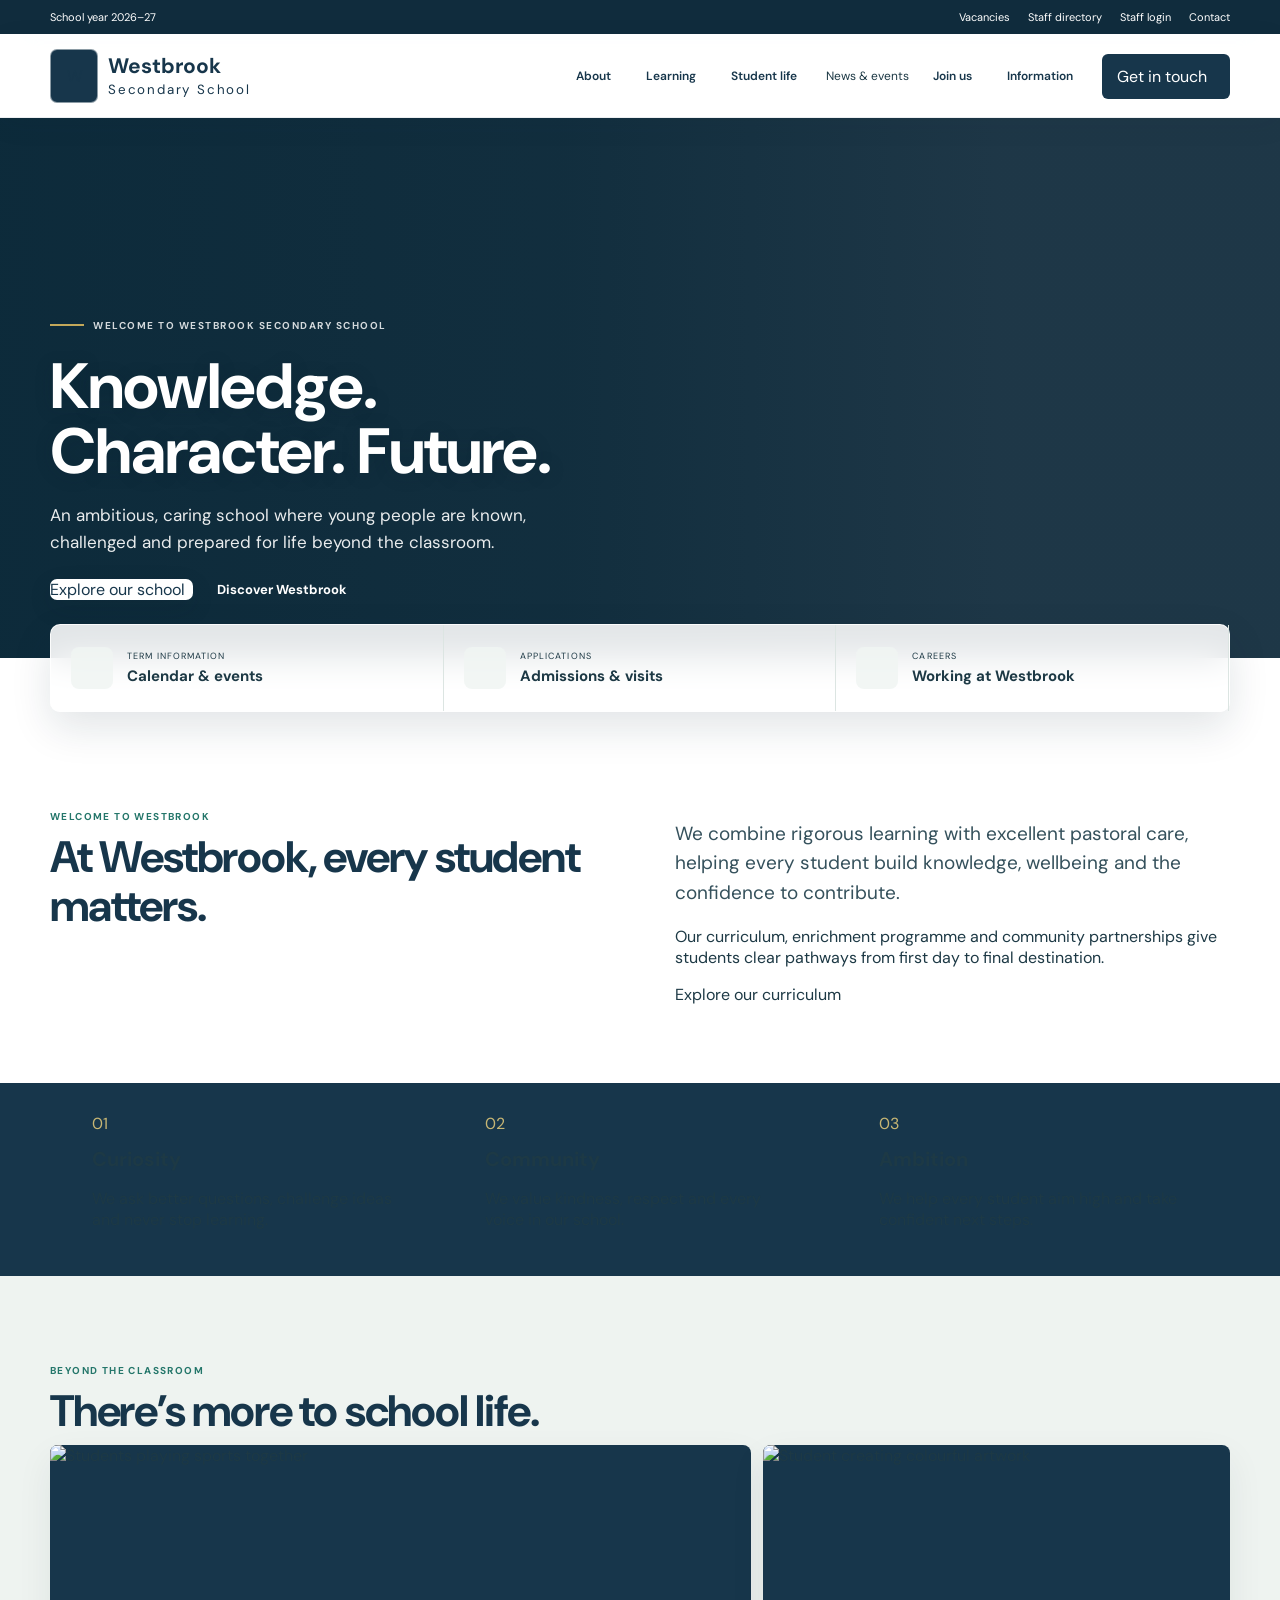
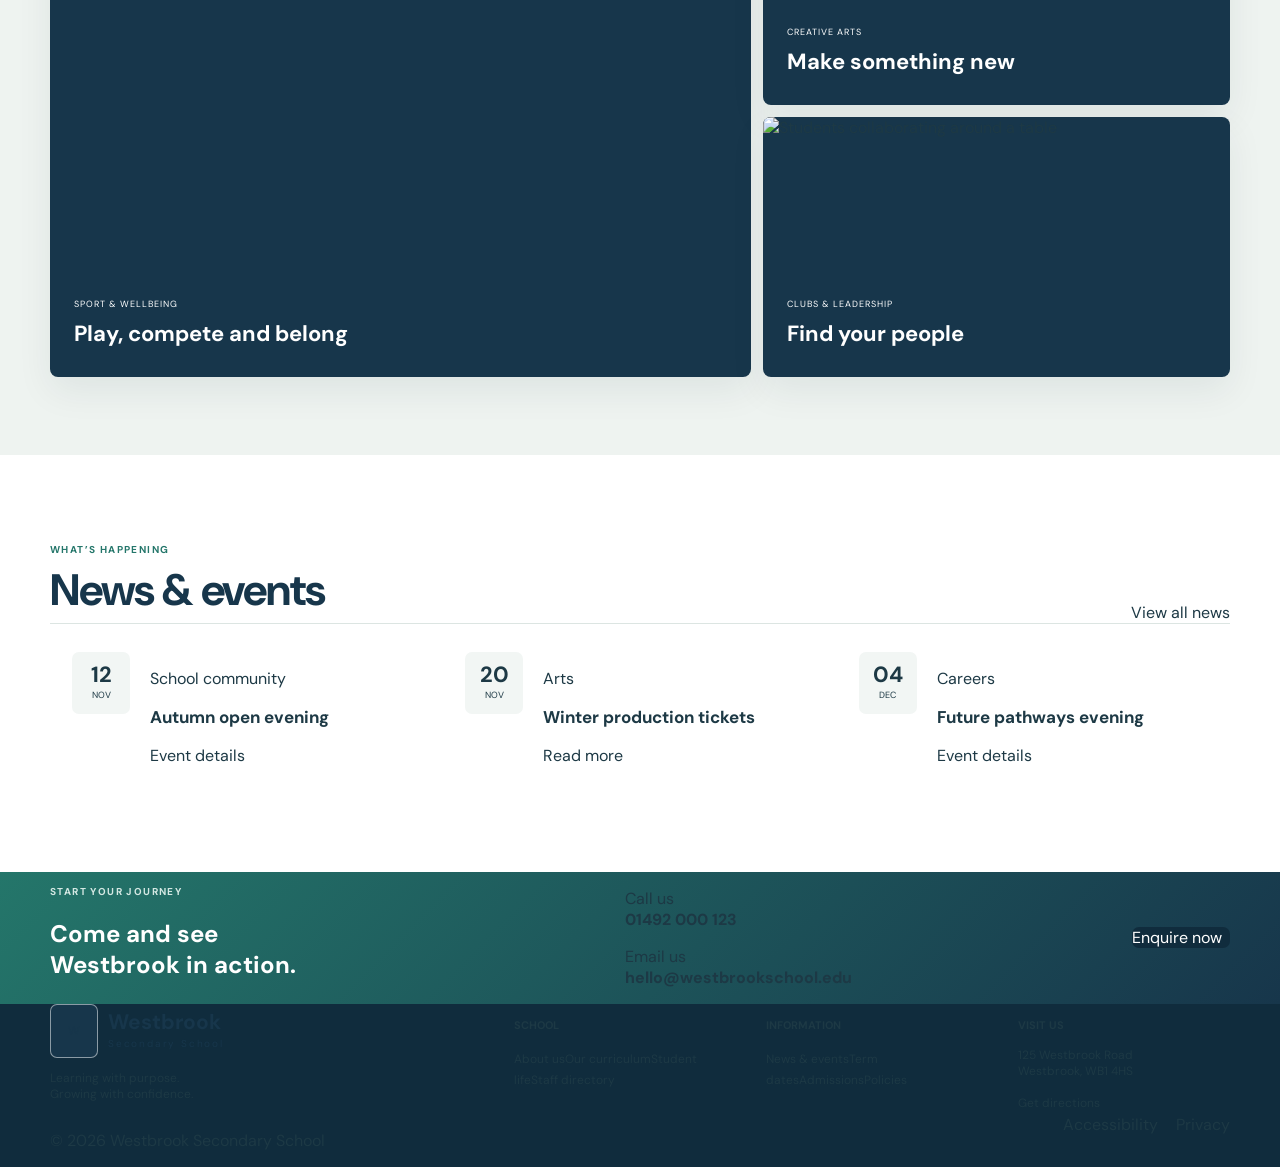
==== commit 089a9700: "Fix staff login and complete professional UI redesign" ====
--- a/index.html
+++ b/index.html
@@ -8,11 +8,7 @@
   <link rel="preconnect" href="https://fonts.googleapis.com">
   <link rel="preconnect" href="https://fonts.gstatic.com" crossorigin>
   <link href="https://fonts.googleapis.com/css2?family=DM+Sans:wght@400;500;600;700&family=Fraunces:opsz,wght@9..144,600;9..144,700&display=swap" rel="stylesheet">
-  <link rel="stylesheet" href="styles.css">
-  <link rel="stylesheet" href="professional.css">
-  <link rel="stylesheet" href="site-pages.css">
-  <link rel="stylesheet" href="school-new.css">
-  <link rel="stylesheet" href="liquid.css">
+  <link rel="stylesheet" href="school-base.css"><link rel="stylesheet" href="school-ui.css"><link rel="stylesheet" href="school-polish.css">
   <script src="https://unpkg.com/lucide@0.468.0/dist/umd/lucide.min.js" defer></script>
   <script src="script.js" defer></script>
 </head>
--- a/school-base.css
+++ b/school-base.css
@@ -0,0 +1 @@
+*{box-sizing:border-box}html{scroll-behavior:smooth}body{margin:0;font-family:'DM Sans',sans-serif;color:#263c48;background:#fff}a{color:inherit;text-decoration:none}img{display:block;max-width:100%}.container{width:min(1180px,calc(100% - 48px));margin-inline:auto}.sr-only{position:absolute;width:1px;height:1px;padding:0;margin:-1px;overflow:hidden;clip:rect(0,0,0,0);white-space:nowrap;border:0}.topbar-inner{display:flex;height:34px;align-items:center;justify-content:space-between}.topbar p,.topbar-links{margin:0;display:flex;align-items:center}.topbar-links{gap:18px}.topbar p{font-size:11px}.topbar svg{width:14px}.nav-wrap{display:flex;align-items:center;justify-content:space-between}.brand{display:flex;align-items:center;gap:10px}.crest{display:grid;place-items:center}.brand-copy{display:flex;flex-direction:column;line-height:1}.brand-copy small{margin-top:6px}.main-nav{display:flex;align-items:center}.menu-button{display:none;border:0;background:transparent;font-size:0}.nav-dropdown{position:relative;display:flex;align-items:center}.nav-dropdown>button{border:0;background:none;color:inherit;font:600 12px 'DM Sans',sans-serif;cursor:pointer;display:flex;align-items:center;gap:5px}.nav-dropdown>button svg{width:14px}.dropdown-menu{display:none;position:absolute;z-index:50;left:-14px;width:220px;padding:7px}.nav-dropdown:hover .dropdown-menu,.nav-dropdown:focus-within .dropdown-menu{display:block}.dropdown-menu a{display:block;padding:10px 11px;font-size:12px;border-bottom:1px solid #edf1ef}.dropdown-menu a:last-child{border-bottom:0}.nav-cta{display:inline-flex;align-items:center;gap:8px}.hero{position:relative;overflow:hidden}.hero-media,.hero-overlay{position:absolute;inset:0}.hero-media{background-size:cover;background-position:center}.hero-overlay{z-index:1}.hero-content{position:relative;z-index:2;height:100%;display:flex;flex-direction:column}.eyebrow{display:flex;align-items:center;gap:9px;text-transform:uppercase;letter-spacing:1.5px;font-size:10px;font-weight:700}.eyebrow span{width:34px;height:2px;background:#c3a85a}.hero h1{font-size:64px;line-height:1.02;margin:12px 0 18px}.hero-lead{font-size:17px;line-height:1.55;max-width:500px;margin:0 0 24px}.hero-actions{display:flex;align-items:center;gap:16px}.button{display:inline-flex;align-items:center;justify-content:center;gap:8px}.button svg,.text-link svg{width:17px}.text-link{display:inline-flex;align-items:center;gap:8px;font-weight:700}.hero-stat{position:absolute;z-index:3;right:max(24px,calc((100% - 1180px)/2));bottom:28px}.quick-grid{display:grid;grid-template-columns:repeat(3,1fr)}.quick-grid>a{display:grid;grid-template-columns:44px 1fr 18px;gap:12px;align-items:center;padding:0 20px}.quick-grid>a>span{width:42px;height:42px;display:grid;place-items:center}.quick-grid small,.quick-grid strong{display:block}.quick-grid small{font-size:9px;text-transform:uppercase;letter-spacing:1.1px;margin-bottom:4px}.quick-grid strong{font-size:15px}.section{padding:78px 0}.split-layout{display:grid;grid-template-columns:1fr 1fr;gap:70px}.section-heading h2{font-size:44px;line-height:1.1;margin:8px 0}.section-kicker{text-transform:uppercase;font-size:10px;letter-spacing:1.4px;font-weight:700}.lead{font-size:19px;line-height:1.55}.values-grid{display:grid;grid-template-columns:repeat(3,1fr)}.values-grid article{padding:30px 42px}.values-grid article>svg{width:26px;height:26px}.values-grid h3{margin:12px 0 8px}.life-grid{display:grid;grid-template-columns:1.2fr .8fr;grid-template-rows:260px 260px;gap:12px}.life-card{position:relative;overflow:hidden}.life-card img{width:100%;height:100%;object-fit:cover}.life-card-large{grid-row:1/3}.life-overlay{position:absolute;inset:auto 0 0;padding:24px;color:white}.life-overlay p{font-size:9px;text-transform:uppercase;letter-spacing:1px}.life-overlay h3{margin:5px 0}.life-overlay a{position:absolute;right:18px;bottom:20px;width:42px;height:42px;display:grid;place-items:center}.news-header{display:flex;align-items:flex-end;justify-content:space-between}.news-grid{display:grid;grid-template-columns:repeat(3,1fr)}.news-grid article{display:grid;grid-template-columns:64px 1fr;gap:14px;padding:26px 20px}.date{width:58px;height:62px;text-align:center;padding-top:8px}.date strong,.date span{display:block}.date strong{font-size:22px}.date span{font-size:9px;text-transform:uppercase}.contact-grid{display:grid;grid-template-columns:1.1fr 1fr auto;align-items:center;gap:38px}.contact-details p{display:flex;align-items:center;gap:10px}.contact-details svg{width:18px}.footer-grid{display:grid;grid-template-columns:2fr repeat(3,1fr);gap:40px}.footer-grid h4{font-size:11px;text-transform:uppercase}.footer-grid a,.footer-grid p{font-size:12px}.footer-bottom{display:flex;justify-content:space-between}.footer-bottom div{display:flex;gap:18px}.page-hero{padding:55px 0}.breadcrumbs{font-size:11px}.staff-toolbar{display:flex;align-items:flex-end;justify-content:space-between;margin-bottom:24px}.staff-grid{display:grid}.staff-card{padding:24px}.staff-card h3{margin:12px 0 5px}.staff-card .role{text-transform:uppercase;font-size:9px;font-weight:700;letter-spacing:1px}.staff-card a{display:flex;align-items:center;gap:7px;margin-top:16px;font-size:12px}.search-box{position:relative}.search-box input{height:42px;width:280px;padding:0 12px}.info-layout{display:grid;grid-template-columns:220px 1fr;gap:48px;padding:66px 0}.info-nav a{display:block;padding:12px 0;border-bottom:1px solid #e2e8e5;font-size:12px;font-weight:700}.info-card-grid{display:grid;grid-template-columns:repeat(3,1fr);gap:12px}.info-card{border:1px solid #dce4e1;padding:20px}.info-content h2{font-size:38px}.info-content p,.info-content li{line-height:1.75}@media(max-width:900px){.container{width:calc(100% - 32px)}.main-nav{display:none}.menu-button{display:block;width:42px;height:42px;font-size:0}.main-nav.open{display:flex;position:absolute;left:0;right:0;top:84px;background:#fff;padding:16px 24px;flex-direction:column;align-items:stretch}.main-nav.open>a,.main-nav.open>.nav-dropdown{padding:10px 0;border-bottom:1px solid #edf1ef}.nav-dropdown{height:auto!important}.dropdown-menu{position:static!important;width:100%!important;box-shadow:none!important}.hero h1{font-size:54px}.quick-grid{grid-template-columns:1fr}.values-grid{grid-template-columns:1fr}.life-grid{grid-template-columns:1fr;grid-template-rows:repeat(3,240px)}.life-card-large{grid-row:auto}.split-layout,.contact-grid,.footer-grid{grid-template-columns:1fr}.news-grid{grid-template-columns:1fr}.info-layout{grid-template-columns:1fr}.info-nav{display:none}.info-card-grid{grid-template-columns:1fr 1fr}}@media(max-width:640px){.topbar{display:none}.hero{height:500px!important}.hero h1{font-size:42px!important}.hero-actions{align-items:flex-start;flex-direction:column}.quick-grid>a{height:82px}.section{padding:64px 0!important}.section-heading h2{font-size:36px!important}.staff-toolbar{align-items:flex-start;flex-direction:column;gap:14px}.search-box input{width:100%}.info-card-grid{grid-template-columns:1fr}.footer-bottom{flex-direction:column}}
--- a/school-ui.css
+++ b/school-ui.css
@@ -0,0 +1 @@
+:root{--navy:#17364b;--navy-dark:#102c3d;--teal:#24766a;--sky:#6d95a6;--paper:#f3f6f2;--ink:#1d3945;--muted:#687c82;--line:#dce5e2;--gold:#c3a85a}*{box-sizing:border-box}html{scroll-behavior:smooth}body{margin:0;font-family:'DM Sans',sans-serif;color:var(--ink);background:#fff}.container{width:min(1180px,calc(100% - 48px));margin-inline:auto}.topbar{height:34px!important;background:var(--navy-dark)!important;color:#fff}.topbar-inner{height:34px!important}.topbar-links a{font-size:11px}.site-header{height:84px!important;background:rgba(255,255,255,.82)!important;backdrop-filter:blur(18px)!important;-webkit-backdrop-filter:blur(18px)!important;border-bottom:1px solid rgba(23,54,75,.08)!important;box-shadow:0 7px 30px rgba(16,44,61,.05)!important;position:sticky!important;top:0!important;z-index:40!important}.nav-wrap{height:84px!important}.crest{width:48px!important;height:54px!important;border-radius:7px!important;clip-path:none!important;border:1px solid rgba(255,255,255,.5)!important;outline:0!important;background:var(--navy)!important}.crest>span{font-family:'DM Sans',sans-serif!important}.brand{color:var(--navy)!important}.brand-copy strong{font-family:'DM Sans',sans-serif!important;font-weight:700!important;font-size:21px!important}.brand-copy small{letter-spacing:1.8px!important}.main-nav{gap:18px!important}.main-nav>a:not(.nav-cta),.nav-dropdown>button{font-size:12px!important}.nav-dropdown{height:84px!important}.nav-dropdown>button{color:var(--navy)!important}.dropdown-menu{top:84px!important;background:rgba(255,255,255,.94)!important;border-top:3px solid var(--teal)!important;backdrop-filter:blur(18px)!important;border-radius:0 0 8px 8px!important;box-shadow:0 18px 38px rgba(16,44,61,.12)!important}.nav-cta{background:var(--navy)!important;border-radius:6px!important;padding:12px 15px!important}.hero{height:540px!important}.hero-media{background-position:center 42%!important;filter:saturate(.82) contrast(.94)!important}.hero-overlay{background:linear-gradient(90deg,rgba(10,38,54,.94),rgba(10,38,54,.68) 48%,rgba(10,38,54,.12))!important}.hero-content{justify-content:flex-end!important;padding-bottom:58px!important}.eyebrow{font-size:10px!important}.hero h1{font-family:'DM Sans',sans-serif!important;font-size:64px!important;line-height:1.02!important;font-weight:700!important;letter-spacing:-1px!important}.hero h1 em{font-style:normal!important;color:#fff!important}.hero-lead{font-size:17px!important;max-width:500px!important}.button-light{border-radius:7px!important}.text-link{font-size:13px!important}.hero-stat{display:none!important}.quick-links{height:auto!important;background:transparent!important;margin-top:-34px!important;position:relative!important;z-index:10!important;padding-bottom:10px!important}.quick-grid{height:88px!important;border-radius:10px!important;border:1px solid rgba(255,255,255,.88)!important;background:rgba(255,255,255,.72)!important;backdrop-filter:blur(18px)!important;-webkit-backdrop-filter:blur(18px)!important;box-shadow:0 18px 50px rgba(16,44,61,.12)!important}.quick-grid>a{border-left:0!important;border-right:1px solid var(--line)!important}.quick-grid>a>span{border-radius:8px!important;background:rgba(240,245,243,.86)!important}.section{padding:78px 0!important}.section-heading h2{font-family:'DM Sans',sans-serif!important;font-size:44px!important;line-height:1.12!important;letter-spacing:-1px!important;color:var(--navy)!important}.section-kicker{color:var(--teal)!important}.lead{color:#35515c!important}.values{background:var(--navy)!important}.values-grid article{padding:30px 42px!important}.values-grid h3{font-family:'DM Sans',sans-serif!important;font-size:20px!important}.student-life{background:#eef3f0!important}.life-grid{gap:12px!important}.life-card{border-radius:8px!important;box-shadow:0 14px 36px rgba(16,44,61,.07)!important}.life-overlay a{border-radius:7px!important}.news{background:#fff!important}.news-grid{border-top:1px solid var(--line)!important}.news-grid article{padding:28px 22px!important}.news-grid h3{font-family:'DM Sans',sans-serif!important;font-size:17px!important}.date{border-radius:7px!important;background:#f2f6f4!important}.contact-band{background:linear-gradient(135deg,#24766a,#1e5c70)!important;overflow:hidden!important}.contact-band h2{font-family:'DM Sans',sans-serif!important;color:#fff!important}.contact-band .section-kicker{color:#d4e8e3!important}.button-dark{background:var(--navy-dark)!important;border-radius:7px!important}footer{background:var(--navy-dark)!important}.page-hero{background:linear-gradient(120deg,var(--navy-dark),#236b68)!important;border-radius:0 0 18px 18px!important}.page-hero h1{font-family:'DM Sans',sans-serif!important}.staff-section{background:#f6f8f5!important}.staff-grid{border:0!important;grid-template-columns:repeat(3,minmax(0,1fr));gap:14px!important}.staff-card{border:1px solid var(--line)!important;border-radius:9px!important;background:rgba(255,255,255,.78)!important;backdrop-filter:blur(14px)!important;-webkit-backdrop-filter:blur(14px)!important;box-shadow:0 10px 28px rgba(16,44,61,.06)!important}.staff-photo,.staff-avatar{width:72px!important;height:72px!important;border-radius:8px!important;object-fit:cover!important}.staff-card h3{font-family:'DM Sans',sans-serif!important;font-size:17px!important}.search-box input{border-radius:7px!important}@media(max-width:900px){.site-header,.nav-wrap{height:76px!important}.nav-dropdown{height:auto!important}.dropdown-menu{top:auto!important}.hero{height:520px!important}.hero h1{font-size:54px!important}.staff-grid{grid-template-columns:repeat(2,minmax(0,1fr))!important}}@media(max-width:640px){.topbar{height:auto!important}.topbar-inner{padding-block:8px!important}.site-header,.nav-wrap{height:70px!important}.main-nav{top:70px!important}.hero{height:500px!important}.hero-content{padding-bottom:38px!important}.hero h1{font-size:42px!important}.hero-lead{font-size:15px!important}.hero-stat{display:none!important}.quick-links{margin-top:0!important}.quick-grid{height:auto!important}.section{padding:64px 0!important}.section-heading h2{font-size:36px!important}.staff-grid{grid-template-columns:1fr!important}}
--- a/school-polish.css
+++ b/school-polish.css
@@ -0,0 +1 @@
+:root{--school-navy:#17364b;--school-teal:#2a766a}.hero-media{background-image:url('https://images.unsplash.com/photo-1562774053-701939374585?auto=format&fit=crop&w=1800&q=88')!important;background-position:center 43%!important;background-color:#17364b!important}.hero-overlay{background:linear-gradient(90deg,rgba(12,42,58,.96) 0%,rgba(12,42,58,.74) 44%,rgba(12,42,58,.18) 78%)!important}.hero-content{color:#fff!important}.hero h1{color:#fff!important;text-shadow:0 2px 18px rgba(8,31,43,.18)!important}.hero-lead{color:rgba(255,255,255,.91)!important}.hero .eyebrow{color:rgba(255,255,255,.82)!important}.nav-cta{color:#fff!important}.nav-cta:hover{background:#24766a!important}.button-light{color:#17364b!important;background:#fff!important;border-radius:7px!important;box-shadow:0 8px 24px rgba(8,31,43,.12)!important}.text-link{color:#fff!important}.quick-links{box-shadow:none!important}.quick-grid{background:rgba(255,255,255,.88)!important;box-shadow:0 16px 40px rgba(16,44,61,.12)!important}.section-heading h2{letter-spacing:-1.2px!important}.values{position:relative;overflow:hidden!important}.values-grid article>svg{color:#c7b674!important}.values-grid article>span{color:#c7b674!important}.life-card{background:#17364b!important}.life-overlay h3{font-size:22px!important}.date{border-radius:7px!important}.contact-band{background:linear-gradient(135deg,#24766a,#17364b)!important}.contact-band h2{font-family:'DM Sans',sans-serif!important}.contact-band .button-dark{color:#fff!important}.staff-section{background:#f4f7f5!important}.staff-card{border-radius:8px!important;min-height:270px!important;background:rgba(255,255,255,.86)!important;box-shadow:0 12px 34px rgba(16,44,61,.07)!important}.staff-photo,.staff-avatar{border-radius:8px!important}.staff-card .staff-bio{color:#687c82!important}.info-hero{background:linear-gradient(120deg,#17364b,#277568)!important;color:#fff!important}.info-hero h1{font-family:'DM Sans',sans-serif!important}.info-card{border-radius:8px!important;background:#fff!important;box-shadow:0 8px 24px rgba(16,44,61,.05)!important}@media(max-width:640px){.hero{height:520px!important}.hero-media{background-position:62% center!important}.hero-overlay{background:linear-gradient(90deg,rgba(12,42,58,.94),rgba(12,42,58,.58))!important}.hero-content{padding-bottom:42px!important}.hero h1{font-size:43px!important}.hero-lead{font-size:15px!important}.quick-grid{height:auto!important}.quick-grid>a{min-height:82px!important}}
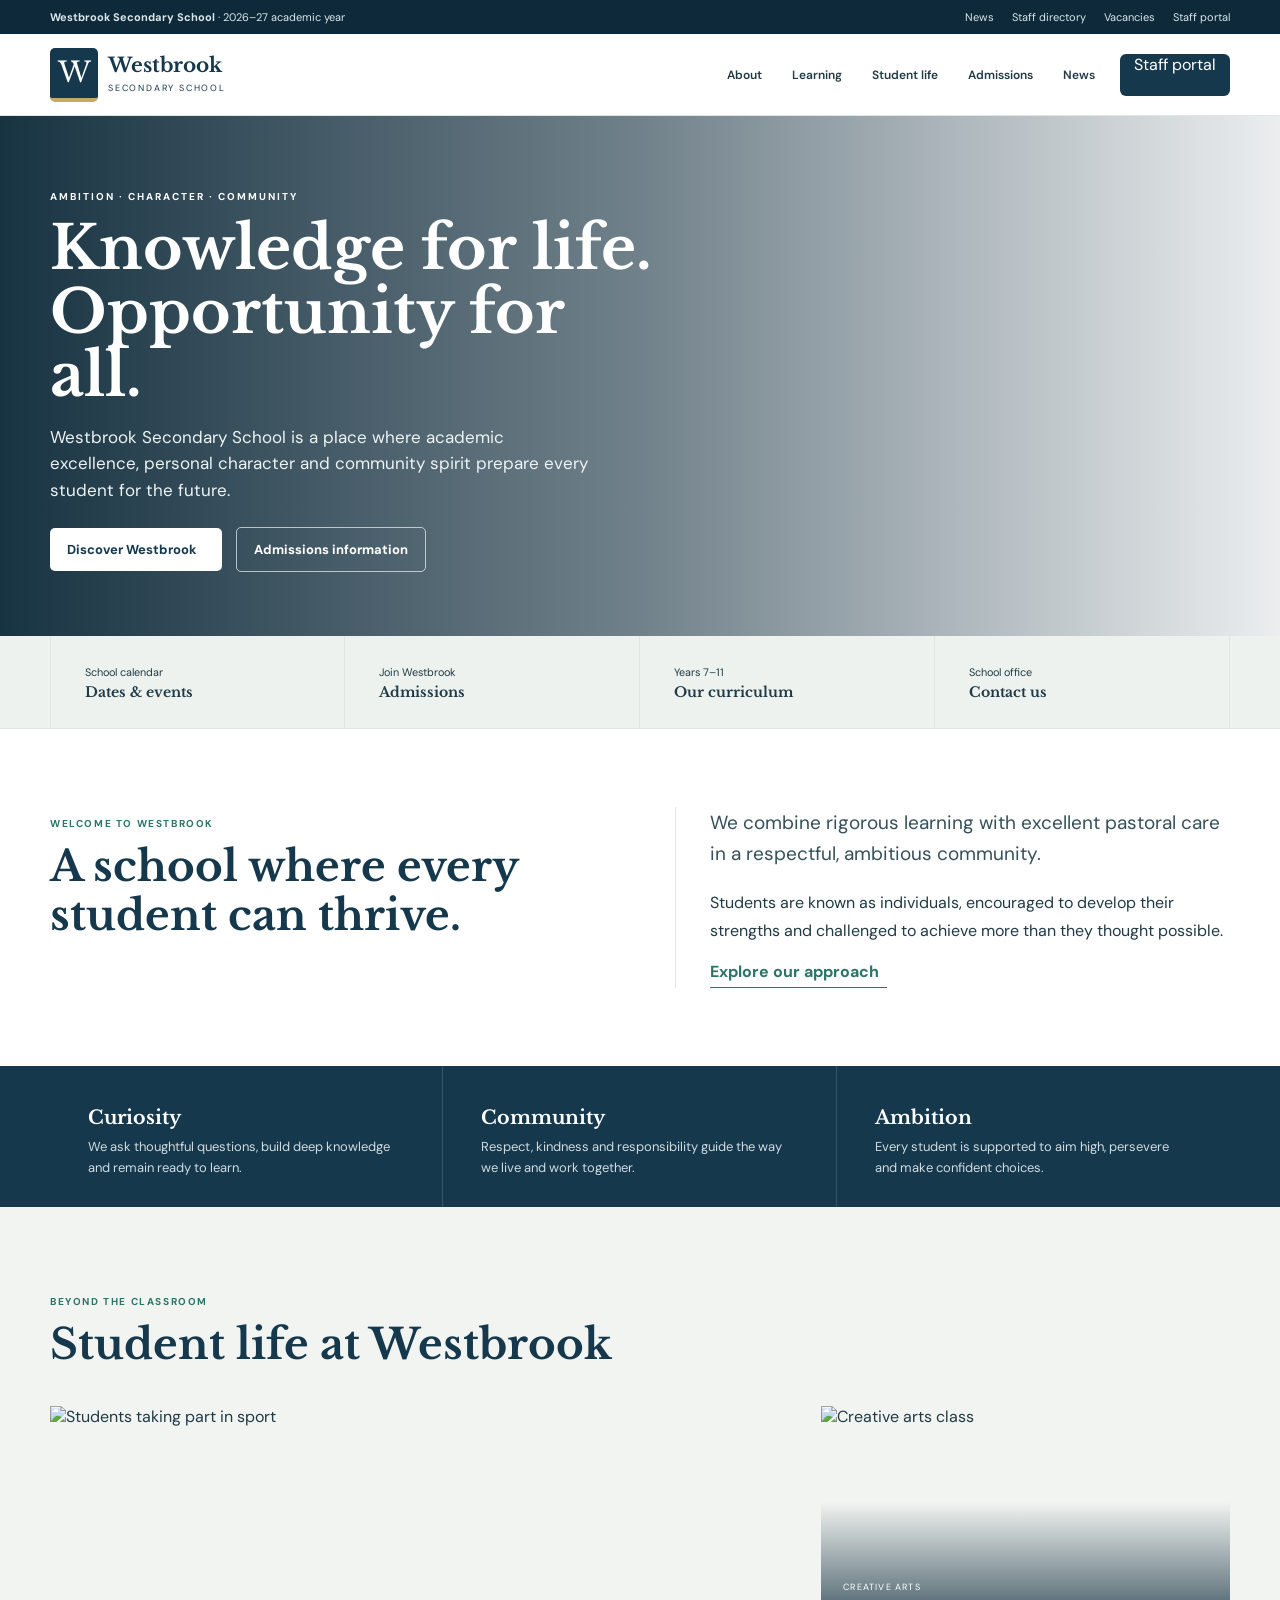
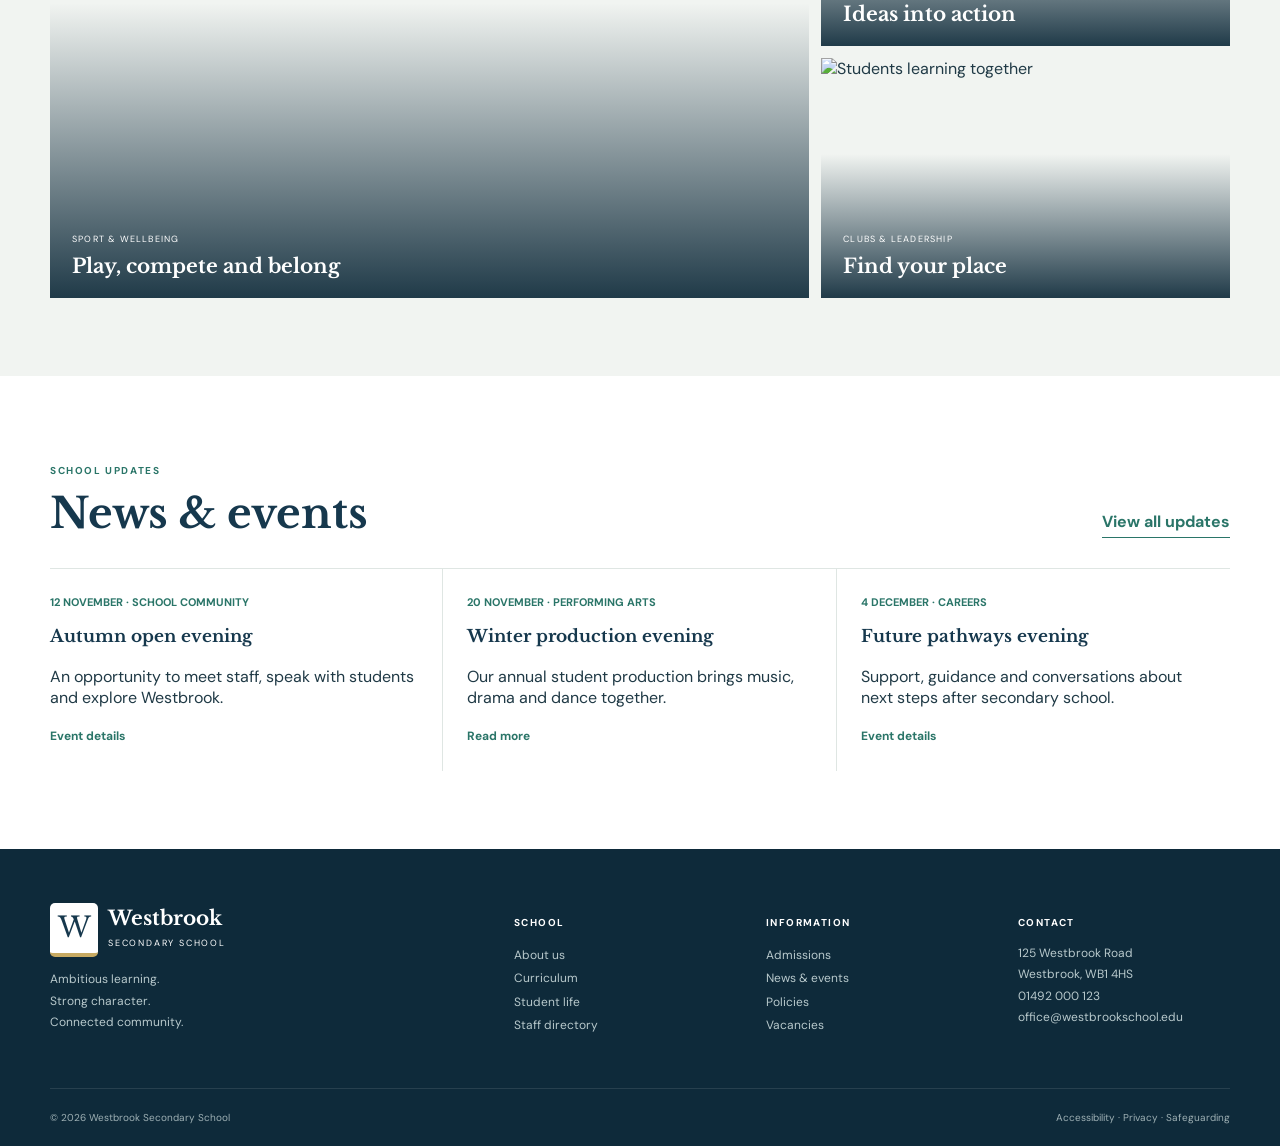
==== commit 3a8d9d0c: "Repair public school pages and redesign landing UI" ====
--- a/index.html
+++ b/index.html
@@ -1,154 +1,12 @@
 <!doctype html>
-<html lang="en">
-<head>
-  <meta charset="utf-8">
-  <meta name="viewport" content="width=device-width, initial-scale=1">
-  <meta name="description" content="Westbrook Secondary School - Learn boldly, belong deeply, and build what comes next.">
-  <title>Westbrook Secondary School</title>
-  <link rel="preconnect" href="https://fonts.googleapis.com">
-  <link rel="preconnect" href="https://fonts.gstatic.com" crossorigin>
-  <link href="https://fonts.googleapis.com/css2?family=DM+Sans:wght@400;500;600;700&family=Fraunces:opsz,wght@9..144,600;9..144,700&display=swap" rel="stylesheet">
-  <link rel="stylesheet" href="school-base.css"><link rel="stylesheet" href="school-ui.css"><link rel="stylesheet" href="school-polish.css">
-  <script src="https://unpkg.com/lucide@0.468.0/dist/umd/lucide.min.js" defer></script>
-  <script src="script.js" defer></script>
-</head>
-<body>
-  <div class="topbar">
-    <div class="container topbar-inner">
-      <p><i data-lucide="calendar-days"></i> School year 2026–27</p>
-      <div class="topbar-links">
-        <a href="vacancies.html">Vacancies</a>
-        <a href="staff.html">Staff directory</a>
-        <a href="hr-login.html">Staff login</a>
-        <a href="#contact">Contact</a>
-      </div>
-    </div>
-  </div>
-
-  <header class="site-header">
-    <div class="container nav-wrap">
-      <a class="brand" href="index.html" aria-label="Westbrook Secondary School home">
-        <span class="crest" aria-hidden="true"><span>W</span></span>
-        <span class="brand-copy"><strong>Westbrook</strong><small>Secondary School</small></span>
-      </a>
-      <button class="menu-button" type="button" aria-expanded="false" aria-controls="main-nav"><i data-lucide="menu"></i><span class="sr-only">Open menu</span></button>
-      <nav class="main-nav" id="main-nav" aria-label="Main navigation">
-        <div class="nav-dropdown"><button type="button">About <i data-lucide="chevron-down"></i></button><div class="dropdown-menu"><a href="about.html">About Westbrook</a><a href="about.html#values">Our values</a><a href="about.html#leadership">School leadership</a></div></div>
-        <div class="nav-dropdown"><button type="button">Learning <i data-lucide="chevron-down"></i></button><div class="dropdown-menu"><a href="learning.html">Subjects & curriculum</a><a href="learning.html#key-stage-3">Key Stage 3</a><a href="learning.html#key-stage-4">Key Stage 4</a></div></div>
-        <div class="nav-dropdown"><button type="button">Student life <i data-lucide="chevron-down"></i></button><div class="dropdown-menu"><a href="student-life.html">Student life</a><a href="student-life.html#clubs">Clubs & activities</a><a href="student-life.html#support">Student support</a></div></div>
-        <a href="#news">News & events</a>
-        <div class="nav-dropdown"><button type="button">Join us <i data-lucide="chevron-down"></i></button><div class="dropdown-menu"><a href="admissions.html">Admissions</a><a href="vacancies.html">Vacancies</a><a href="staff.html">Staff directory</a><a href="hr-login.html">Staff portal</a></div></div>
-        <div class="nav-dropdown"><button type="button">Information <i data-lucide="chevron-down"></i></button><div class="dropdown-menu"><a href="news.html">News & events</a><a href="policies.html">Policies</a><a href="contact.html">Contact us</a></div></div>
-        <a class="nav-cta" href="#contact">Get in touch <i data-lucide="arrow-up-right"></i></a>
-      </nav>
-    </div>
-  </header>
-
-  <main>
-    <section class="hero">
-      <div class="hero-media"></div>
-      <div class="hero-overlay"></div>
-      <div class="container hero-content">
-        <p class="eyebrow"><span></span> Welcome to Westbrook Secondary School</p>
-        <h1>Knowledge.<br><em>Character. Future.</em></h1>
-        <p class="hero-lead">An ambitious, caring school where young people are known, challenged and prepared for life beyond the classroom.</p>
-        <div class="hero-actions">
-          <a class="button button-light" href="#learning">Explore our school <i data-lucide="arrow-right"></i></a>
-          <a class="text-link" href="#about"><i data-lucide="circle-play"></i> Discover Westbrook</a>
-        </div>
-      </div>
-      <div class="hero-stat">
-        <strong>2026</strong>
-        <span>open learning<br>programme</span>
-      </div>
-    </section>
-
-    <section class="quick-links" aria-label="Quick links">
-      <div class="container quick-grid">
-        <a href="news.html"><span><i data-lucide="calendar-days"></i></span><div><small>Term information</small><strong>Calendar & events</strong></div><i data-lucide="chevron-right"></i></a>
-        <a href="admissions.html"><span><i data-lucide="map-pin"></i></span><div><small>Applications</small><strong>Admissions & visits</strong></div><i data-lucide="chevron-right"></i></a>
-        <a href="vacancies.html"><span><i data-lucide="briefcase-business"></i></span><div><small>Careers</small><strong>Working at Westbrook</strong></div><i data-lucide="chevron-right"></i></a>
-      </div>
-    </section>
-
-    <section class="section about" id="about">
-      <div class="container split-layout">
-        <div class="section-heading">
-          <p class="section-kicker">Welcome to Westbrook</p>
-          <h2>At Westbrook, every student matters.</h2>
-        </div>
-        <div class="about-copy">
-          <p class="lead">We combine rigorous learning with excellent pastoral care, helping every student build knowledge, wellbeing and the confidence to contribute.</p>
-          <p>Our curriculum, enrichment programme and community partnerships give students clear pathways from first day to final destination.</p>
-          <a class="arrow-link" href="learning.html">Explore our curriculum <i data-lucide="arrow-right"></i></a>
-        </div>
-      </div>
-    </section>
-
-    <section class="values" id="learning">
-      <div class="container">
-        <div class="values-grid">
-          <article><span>01</span><i data-lucide="sparkles"></i><h3>Curiosity</h3><p>We ask better questions, challenge ideas and never stop learning.</p></article>
-          <article><span>02</span><i data-lucide="handshake"></i><h3>Community</h3><p>We value kindness, respect and every voice in our school.</p></article>
-          <article><span>03</span><i data-lucide="mountain"></i><h3>Ambition</h3><p>We help every student aim high and take confident next steps.</p></article>
-        </div>
-      </div>
-    </section>
-
-    <section class="section student-life" id="student-life">
-      <div class="container">
-        <div class="section-heading centered">
-          <p class="section-kicker">Beyond the classroom</p>
-          <h2>There’s more to school life.</h2>
-        </div>
-        <div class="life-grid">
-          <article class="life-card life-card-large">
-            <img src="https://images.unsplash.com/photo-1526232761682-d26e03ac148e?auto=format&fit=crop&w=1400&q=85" alt="Students playing sports together">
-            <div class="life-overlay"><p>Sport & wellbeing</p><h3>Play, compete and belong</h3><a href="#contact" aria-label="Learn about sport and wellbeing"><i data-lucide="arrow-up-right"></i></a></div>
-          </article>
-          <article class="life-card">
-            <img src="https://images.unsplash.com/photo-1513364776144-60967b0f800f?auto=format&fit=crop&w=900&q=85" alt="Student creating colourful artwork">
-            <div class="life-overlay"><p>Creative arts</p><h3>Make something new</h3><a href="#contact" aria-label="Learn about creative arts"><i data-lucide="arrow-up-right"></i></a></div>
-          </article>
-          <article class="life-card">
-            <img src="https://images.unsplash.com/photo-1522202176988-66273c2fd55f?auto=format&fit=crop&w=900&q=85" alt="Students collaborating around a table">
-            <div class="life-overlay"><p>Clubs & leadership</p><h3>Find your people</h3><a href="#contact" aria-label="Learn about clubs and leadership"><i data-lucide="arrow-up-right"></i></a></div>
-          </article>
-        </div>
-      </div>
-    </section>
-
-    <section class="section news" id="news">
-      <div class="container">
-        <div class="news-header">
-          <div class="section-heading"><p class="section-kicker">What’s happening</p><h2>News & events</h2></div>
-          <a class="arrow-link" href="#contact">View all news <i data-lucide="arrow-right"></i></a>
-        </div>
-        <div class="news-grid">
-          <article><div class="date"><strong>12</strong><span>Nov</span></div><div><p>School community</p><h3>Autumn open evening</h3><a href="#contact">Event details <i data-lucide="arrow-right"></i></a></div></article>
-          <article><div class="date"><strong>20</strong><span>Nov</span></div><div><p>Arts</p><h3>Winter production tickets</h3><a href="#contact">Read more <i data-lucide="arrow-right"></i></a></div></article>
-          <article><div class="date"><strong>04</strong><span>Dec</span></div><div><p>Careers</p><h3>Future pathways evening</h3><a href="#contact">Event details <i data-lucide="arrow-right"></i></a></div></article>
-        </div>
-      </div>
-    </section>
-
-    <section class="contact-band" id="contact">
-      <div class="container contact-grid">
-        <div><p class="section-kicker">Start your journey</p><h2>Come and see<br>Westbrook in action.</h2></div>
-        <div class="contact-details"><p><i data-lucide="phone"></i><span>Call us<br><strong>01492 000 123</strong></span></p><p><i data-lucide="mail"></i><span>Email us<br><strong>hello@westbrookschool.edu</strong></span></p></div>
-        <a class="button button-dark" href="mailto:hello@westbrookschool.edu">Enquire now <i data-lucide="arrow-right"></i></a>
-      </div>
-    </section>
-  </main>
-
-  <footer>
-    <div class="container footer-grid">
-      <div class="footer-brand"><a class="brand brand-light" href="index.html"><span class="crest"><span>W</span></span><span class="brand-copy"><strong>Westbrook</strong><small>Secondary School</small></span></a><p>Learning with purpose.<br>Growing with confidence.</p></div>
-      <div><h4>School</h4><a href="#about">About us</a><a href="#learning">Our curriculum</a><a href="#student-life">Student life</a><a href="staff.html">Staff directory</a></div>
-      <div><h4>Information</h4><a href="#news">News & events</a><a href="#contact">Term dates</a><a href="#contact">Admissions</a><a href="#contact">Policies</a></div>
-      <div><h4>Visit us</h4><p>125 Westbrook Road<br>Westbrook, WB1 4HS</p><a href="#contact">Get directions <i data-lucide="arrow-up-right"></i></a></div>
-    </div>
-    <div class="container footer-bottom"><p>© 2026 Westbrook Secondary School</p><div><a href="#">Accessibility</a><a href="#">Privacy</a></div></div>
-  </footer>
-</body>
-</html>
+<html lang="en"><head><meta charset="utf-8"><meta name="viewport" content="width=device-width,initial-scale=1"><meta name="description" content="Westbrook Secondary School, a welcoming community for academic ambition and personal growth."><title>Westbrook Secondary School</title><link rel="preconnect" href="https://fonts.googleapis.com"><link rel="preconnect" href="https://fonts.gstatic.com" crossorigin><link href="https://fonts.googleapis.com/css2?family=DM+Sans:wght@400;500;600;700&family=Libre+Baskerville:wght@400;700&display=swap" rel="stylesheet"><link rel="stylesheet" href="public.css"><script src="https://unpkg.com/lucide@0.468.0/dist/umd/lucide.min.js" defer></script><script src="script.js" defer></script></head><body>
+<div class="utility"><div class="container"><span><strong>Westbrook Secondary School</strong> · 2026–27 academic year</span><div class="utility-links"><a href="news.html">News</a><a href="staff.html">Staff directory</a><a href="vacancies.html">Vacancies</a><a href="hr-login.html">Staff portal</a></div></div></div>
+<header class="school-header"><div class="container"><a class="brand" href="index.html"><span class="crest">W</span><span class="brand-copy"><strong>Westbrook</strong><small>Secondary School</small></span></a><button class="menu-toggle" aria-expanded="false" aria-controls="primary-nav"><i data-lucide="menu"></i><span class="sr-only">Menu</span></button><nav class="primary-nav" id="primary-nav"><div class="nav-item"><a href="about.html">About</a><div class="dropdown"><a href="about.html">About Westbrook</a><a href="about.html#values">Our values</a><a href="about.html#leadership">Leadership</a></div></div><div class="nav-item"><a href="learning.html">Learning</a><div class="dropdown"><a href="learning.html">Curriculum</a><a href="learning.html#key-stage-3">Key Stage 3</a><a href="learning.html#key-stage-4">Key Stage 4</a></div></div><div class="nav-item"><a href="student-life.html">Student life</a><div class="dropdown"><a href="student-life.html">Pastoral care</a><a href="student-life.html#sport">Sport & clubs</a><a href="student-life.html#support">Student support</a></div></div><div class="nav-item"><a href="admissions.html">Admissions</a></div><div class="nav-item"><a href="news.html">News</a></div><a class="nav-staff" href="hr-login.html">Staff portal</a></nav></div></header>
+<main><section class="hero"><div class="container hero-inner"><div class="hero-kicker">Ambition · Character · Community</div><h1>Knowledge for life.<br>Opportunity for all.</h1><p>Westbrook Secondary School is a place where academic excellence, personal character and community spirit prepare every student for the future.</p><div class="hero-actions"><a class="button button-primary" href="about.html">Discover Westbrook <i data-lucide="arrow-right"></i></a><a class="button button-outline" href="admissions.html">Admissions information</a></div></div></section><section class="quick-band"><div class="container quick-grid"><a href="news.html"><i data-lucide="calendar-days"></i><span><small>School calendar</small><strong>Dates & events</strong></span></a><a href="admissions.html"><i data-lucide="map-pin"></i><span><small>Join Westbrook</small><strong>Admissions</strong></span></a><a href="learning.html"><i data-lucide="book-open"></i><span><small>Years 7–11</small><strong>Our curriculum</strong></span></a><a href="contact.html"><i data-lucide="phone"></i><span><small>School office</small><strong>Contact us</strong></span></a></div></section>
+<section class="section"><div class="container welcome-grid"><div><p class="section-kicker">Welcome to Westbrook</p><h2 class="section-title">A school where every student can thrive.</h2></div><div class="welcome-copy"><p class="lead">We combine rigorous learning with excellent pastoral care in a respectful, ambitious community.</p><p>Students are known as individuals, encouraged to develop their strengths and challenged to achieve more than they thought possible.</p><a class="arrow-link" href="learning.html">Explore our approach <i data-lucide="arrow-right"></i></a></div></div></section>
+<section class="values"><div class="container values-grid"><article class="value"><i data-lucide="sparkles"></i><h3>Curiosity</h3><p>We ask thoughtful questions, build deep knowledge and remain ready to learn.</p></article><article class="value"><i data-lucide="heart-handshake"></i><h3>Community</h3><p>Respect, kindness and responsibility guide the way we live and work together.</p></article><article class="value"><i data-lucide="mountain"></i><h3>Ambition</h3><p>Every student is supported to aim high, persevere and make confident choices.</p></article></div></section>
+<section class="section life"><div class="container"><p class="section-kicker">Beyond the classroom</p><h2 class="section-title">Student life at Westbrook</h2><div class="life-grid"><a class="life-card" href="student-life.html#sport"><img src="https://images.unsplash.com/photo-1526232761682-d26e03ac148e?auto=format&fit=crop&w=1200&q=85" alt="Students taking part in sport"><div class="life-card-copy"><small>Sport & wellbeing</small><h3>Play, compete and belong</h3></div></a><a class="life-card" href="student-life.html#clubs"><img src="https://images.unsplash.com/photo-1513364776144-60967b0f800f?auto=format&fit=crop&w=900&q=85" alt="Creative arts class"><div class="life-card-copy"><small>Creative arts</small><h3>Ideas into action</h3></div></a><a class="life-card" href="student-life.html#support"><img src="https://images.unsplash.com/photo-1522202176988-66273c2fd55f?auto=format&fit=crop&w=900&q=85" alt="Students learning together"><div class="life-card-copy"><small>Clubs & leadership</small><h3>Find your place</h3></div></a></div></div></section>
+<section class="section"><div class="container"><div class="news-header"><div><p class="section-kicker">School updates</p><h2 class="section-title">News & events</h2></div><a class="arrow-link" href="news.html">View all updates</a></div><div class="news-grid"><article class="news-card"><div class="news-date">12 November · School community</div><h3>Autumn open evening</h3><p>An opportunity to meet staff, speak with students and explore Westbrook.</p><a href="news.html">Event details</a></article><article class="news-card"><div class="news-date">20 November · Performing arts</div><h3>Winter production evening</h3><p>Our annual student production brings music, drama and dance together.</p><a href="news.html">Read more</a></article><article class="news-card"><div class="news-date">4 December · Careers</div><h3>Future pathways evening</h3><p>Support, guidance and conversations about next steps after secondary school.</p><a href="news.html">Event details</a></article></div></div></section>
+</main>
+<footer class="school-footer"><div class="container"><div class="footer-grid"><div class="footer-brand"><a class="brand" href="index.html"><span class="crest">W</span><span class="brand-copy"><strong>Westbrook</strong><small>Secondary School</small></span></a><p>Ambitious learning.<br>Strong character.<br>Connected community.</p></div><div><h4>School</h4><a href="about.html">About us</a><br><a href="learning.html">Curriculum</a><br><a href="student-life.html">Student life</a><br><a href="staff.html">Staff directory</a></div><div><h4>Information</h4><a href="admissions.html">Admissions</a><br><a href="news.html">News & events</a><br><a href="policies.html">Policies</a><br><a href="vacancies.html">Vacancies</a></div><div><h4>Contact</h4><p>125 Westbrook Road<br>Westbrook, WB1 4HS<br>01492 000 123<br>office@westbrookschool.edu</p></div></div><div class="footer-bottom"><span>© 2026 Westbrook Secondary School</span><span>Accessibility · Privacy · Safeguarding</span></div></div></footer>
+</body></html>
--- a/public.css
+++ b/public.css
@@ -0,0 +1,2 @@
+:root{--navy:#16384d;--navy2:#0e2a3a;--teal:#2a7568;--paper:#f5f7f3;--ink:#203a46;--muted:#687d84;--line:#dfe6e3;--gold:#c7aa62}*{box-sizing:border-box}html{scroll-behavior:smooth}body{margin:0;font-family:'DM Sans',sans-serif;background:#fff;color:var(--ink)}a{color:inherit;text-decoration:none}img{display:block;max-width:100%}.container{width:min(1180px,calc(100% - 40px));margin-inline:auto}.sr-only{position:absolute;width:1px;height:1px;padding:0;margin:-1px;overflow:hidden;clip:rect(0 0 0 0)}.utility{height:34px;background:var(--navy2);color:#dbe6e9;font-size:11px}.utility .container{height:100%;display:flex;align-items:center;justify-content:space-between}.utility-links{display:flex;gap:18px}.utility a:hover{color:#fff}.school-header{height:82px;background:rgba(255,255,255,.94);border-bottom:1px solid var(--line);position:sticky;top:0;z-index:50}.school-header .container{height:100%;display:flex;align-items:center;justify-content:space-between}.brand{display:flex;align-items:center;gap:10px;color:var(--navy)}.crest{width:48px;height:54px;border-radius:5px;background:var(--navy);border-bottom:4px solid var(--gold);display:grid;place-items:center;color:white;font-family:'Libre Baskerville',serif;font-size:28px}.brand-copy{display:flex;flex-direction:column}.brand-copy strong{font-family:'Libre Baskerville',serif;font-size:20px;line-height:1}.brand-copy small{font-size:9px;text-transform:uppercase;letter-spacing:1.8px;margin-top:7px}.primary-nav{display:flex;align-items:center;gap:4px}.nav-item{position:relative}.nav-item>a,.nav-item>button{height:82px;padding:0 13px;border:0;background:none;color:var(--ink);font:600 12px 'DM Sans',sans-serif;display:flex;align-items:center;gap:5px;cursor:pointer}.nav-item>a:hover,.nav-item>button:hover{color:var(--teal)}.nav-item>button svg{width:14px}.dropdown{display:none;position:absolute;top:82px;left:0;width:220px;background:white;border-top:3px solid var(--teal);box-shadow:0 16px 35px rgba(14,42,58,.12);padding:8px}.nav-item:hover .dropdown,.nav-item:focus-within .dropdown{display:block}.dropdown a{display:block;padding:10px 12px;font-size:12px;border-bottom:1px solid #edf1ef}.dropdown a:last-child{border-bottom:0}.dropdown a:hover{background:#f1f5f3;color:var(--teal)}.nav-staff{margin-left:8px;background:var(--navy)!important;color:white!important;border-radius:6px!important;height:42px!important;padding-inline:14px!important}.menu-toggle{display:none;border:0;background:none;font-size:24px;color:var(--navy)}.hero{height:520px;position:relative;overflow:hidden;color:white;background-image:linear-gradient(90deg,rgba(9,38,54,.94),rgba(9,38,54,.58),rgba(9,38,54,.08)),url('https://images.unsplash.com/photo-1562774053-701939374585?auto=format&fit=crop&w=1800&q=88');background-size:cover;background-position:center 43%}.hero-inner{height:100%;display:flex;flex-direction:column;justify-content:flex-end;padding-bottom:64px}.hero-kicker{text-transform:uppercase;letter-spacing:2px;font-size:10px;font-weight:700;margin-bottom:14px}.hero h1{font-family:'Libre Baskerville',serif;font-size:60px;line-height:1.06;margin:0 0 16px;max-width:620px}.hero p{max-width:540px;font-size:17px;line-height:1.55;margin:0 0 24px;color:#edf3f4}.hero-actions{display:flex;align-items:center;gap:14px}.button{border-radius:5px;padding:13px 17px;font-weight:700;font-size:13px;display:inline-flex;align-items:center;gap:8px}.button-primary{background:white;color:var(--navy)}.button-outline{border:1px solid rgba(255,255,255,.65);color:white}.quick-band{background:#edf2ef;border-bottom:1px solid var(--line)}.quick-grid{height:92px;display:grid;grid-template-columns:repeat(4,1fr)}.quick-grid a{display:flex;align-items:center;gap:12px;padding:0 22px;border-right:1px solid var(--line);font-size:13px}.quick-grid a:first-child{border-left:1px solid var(--line)}.quick-grid svg{width:21px;color:var(--teal)}.quick-grid strong{display:block;font-family:'Libre Baskerville',serif;font-size:14px;margin-top:3px}.section{padding:78px 0}.section-kicker{color:var(--teal);text-transform:uppercase;letter-spacing:1.6px;font-size:10px;font-weight:700;margin-bottom:12px}.section-title{font-family:'Libre Baskerville',serif;font-size:42px;line-height:1.16;margin:0;color:var(--navy)}.welcome-grid{display:grid;grid-template-columns:1fr 1fr;gap:70px;align-items:start}.welcome-copy{border-left:1px solid var(--line);padding-left:34px}.welcome-copy .lead{font-size:19px;line-height:1.65;margin-top:0;color:#35505a}.welcome-copy p{line-height:1.75}.arrow-link{display:inline-flex;align-items:center;gap:8px;font-weight:700;color:var(--teal);border-bottom:1px solid var(--teal);padding-bottom:5px}.values{background:var(--navy);color:white}.values-grid{display:grid;grid-template-columns:repeat(3,1fr)}.value{padding:28px 38px;border-right:1px solid rgba(255,255,255,.14)}.value:last-child{border-right:0}.value svg{color:#d1b86d}.value h3{font-family:'Libre Baskerville',serif;font-size:19px;margin:12px 0 7px}.value p{font-size:13px;line-height:1.65;color:#cfdbde;margin:0}.life{background:#f1f4f1}.life-grid{display:grid;grid-template-columns:1.3fr .7fr;grid-template-rows:240px 240px;gap:12px;margin-top:38px}.life-card{position:relative;overflow:hidden}.life-card:first-child{grid-row:1/3}.life-card img{width:100%;height:100%;object-fit:cover}.life-card:after{content:'';position:absolute;inset:40% 0 0;background:linear-gradient(transparent,rgba(9,38,54,.9))}.life-card-copy{position:absolute;z-index:2;left:22px;bottom:20px;color:white}.life-card-copy small{text-transform:uppercase;letter-spacing:1.2px;font-size:9px}.life-card-copy h3{font-family:'Libre Baskerville',serif;font-size:20px;margin:7px 0 0}.news-header{display:flex;justify-content:space-between;align-items:end;margin-bottom:30px}.news-grid{display:grid;grid-template-columns:repeat(3,1fr);border-top:1px solid var(--line)}.news-card{padding:26px 24px;border-right:1px solid var(--line)}.news-card:first-child{padding-left:0}.news-card:last-child{border-right:0}.news-date{font-size:11px;color:var(--teal);font-weight:700;text-transform:uppercase}.news-card h3{font-family:'Libre Baskerville',serif;color:var(--navy);font-size:17px;line-height:1.35}.news-card a{font-size:12px;font-weight:700;color:var(--teal)}.page-hero{padding:54px 0;background:var(--navy);color:white}.page-hero h1{font-family:'Libre Baskerville',serif;font-size:48px;margin:10px 0 0}.breadcrumbs{font-size:11px;color:#cbd9dc}.content-grid{display:grid;grid-template-columns:220px 1fr;gap:55px;padding:70px 0}.side-nav{border-top:3px solid var(--teal)}.side-nav a{display:block;padding:12px 0;border-bottom:1px solid var(--line);font-size:12px;font-weight:700}.article h2{font-family:'Libre Baskerville',serif;font-size:35px;color:var(--navy);margin-top:0}.article p,.article li{line-height:1.75}.feature-grid{display:grid;grid-template-columns:repeat(3,1fr);gap:12px;margin-top:24px}.feature{border:1px solid var(--line);padding:22px}.feature svg{color:var(--teal)}.feature h3{font-family:'Libre Baskerville',serif;font-size:17px}.feature p{font-size:13px}.school-footer{background:var(--navy2);color:#dce5e5;padding-top:54px;margin-top:0}.footer-grid{display:grid;grid-template-columns:2fr 1fr 1fr 1fr;gap:40px;padding-bottom:42px}.school-footer h4{font-size:10px;text-transform:uppercase;letter-spacing:1.4px;color:white}.school-footer a,.school-footer p{font-size:12px;line-height:1.8;color:#b8c9cc}.footer-brand .brand{color:white}.footer-brand .crest{background:white;color:var(--navy)}.footer-bottom{border-top:1px solid rgba(255,255,255,.1);height:58px;display:flex;align-items:center;justify-content:space-between;font-size:10px;color:#9eb0b4}.staff-search{width:290px;height:42px;border:1px solid var(--line);border-radius:5px;padding:0 12px;font:13px 'DM Sans',sans-serif}.staff-grid{display:grid;grid-template-columns:repeat(3,1fr);gap:14px;margin-top:28px}.staff-card{border:1px solid var(--line);border-radius:7px;padding:22px;background:white}.staff-card img,.staff-card .avatar{width:72px;height:72px;border-radius:7px;object-fit:cover;background:#eaf0ed;display:grid;place-items:center;color:var(--teal);font-family:'Libre Baskerville',serif}.staff-card h3{font-family:'Libre Baskerville',serif;font-size:17px;margin:14px 0 4px}.staff-role{font-size:9px;text-transform:uppercase;letter-spacing:1px;color:var(--teal);font-weight:700}.staff-card p{font-size:12px;line-height:1.55;color:var(--muted)}.staff-card a{font-size:12px;color:var(--teal);font-weight:700}.toolbar{display:flex;justify-content:space-between;align-items:end}@media(max-width:900px){.container{width:calc(100% - 32px)}.menu-toggle{display:block}.primary-nav{display:none;position:absolute;top:82px;left:0;right:0;background:white;padding:8px 16px;box-shadow:0 12px 28px rgba(14,42,58,.12)}.primary-nav.open{display:block}.nav-item{display:block}.nav-item>a,.nav-item>button{height:auto;width:100%;padding:13px 0}.dropdown{position:static;display:none;width:100%;box-shadow:none;border:0;padding-left:10px}.nav-item.open .dropdown{display:block}.nav-staff{display:inline-flex!important;margin:8px 0}.quick-grid{grid-template-columns:1fr 1fr;height:auto}.quick-grid a{height:82px}.welcome-grid,.content-grid{grid-template-columns:1fr;gap:30px}.life-grid{grid-template-columns:1fr;grid-template-rows:repeat(3,220px)}.life-card:first-child{grid-row:auto}.values-grid{grid-template-columns:1fr}.value{border-right:0;border-bottom:1px solid rgba(255,255,255,.14)}.news-grid,.feature-grid,.footer-grid{grid-template-columns:1fr}.staff-grid{grid-template-columns:repeat(2,1fr)}}@media(max-width:640px){.utility{display:none}.school-header{height:70px}.school-header .container{height:70px}.primary-nav{top:70px}.hero{height:500px}.hero-inner{padding-bottom:42px}.hero h1{font-size:42px}.hero p{font-size:15px}.hero-actions{align-items:flex-start;flex-direction:column}.quick-grid{grid-template-columns:1fr}.quick-grid a{border-right:0;border-bottom:1px solid var(--line)}.section{padding:62px 0}.section-title{font-size:34px}.welcome-copy{border-left:0;padding-left:0}.staff-grid{grid-template-columns:1fr}.toolbar{align-items:flex-start;flex-direction:column;gap:16px}.staff-search{width:100%}.footer-grid{grid-template-columns:1fr 1fr}.footer-brand{grid-column:1/-1}}
+.vacancy-grid{display:grid;grid-template-columns:repeat(3,1fr);gap:14px;margin-top:26px}.vacancy-card{border:1px solid var(--line);border-radius:7px;padding:22px;background:white}.vacancy-card h2{font-family:'Libre Baskerville',serif;font-size:18px;color:var(--navy)}.vacancy-card p{font-size:13px;line-height:1.6;color:var(--muted)}.vacancy-meta{font-size:10px!important;text-transform:uppercase;letter-spacing:1px;color:var(--teal)!important;font-weight:700}.vacancy-card footer{border-top:1px solid var(--line);margin-top:18px;padding-top:14px}.vacancy-card footer button{border:0;background:none;color:var(--teal);font-weight:700;padding:0;cursor:pointer}.application-modal{position:fixed;inset:0;z-index:100;background:rgba(14,42,58,.72);display:grid;place-items:center;padding:18px}.application-modal[hidden]{display:none}.application-dialog{width:min(620px,100%);max-height:90vh;overflow:auto;background:white;border-radius:8px;padding:24px}.dialog-head{display:flex;justify-content:space-between;align-items:center;margin-bottom:16px}.dialog-head h2{font-family:'Libre Baskerville',serif;color:var(--navy);margin:0}.dialog-close{border:0;background:none;font-size:24px;cursor:pointer}.application-dialog form{display:grid;gap:12px}.application-dialog .field label{display:block;font-size:11px;font-weight:700;margin-bottom:6px}.application-dialog input,.application-dialog textarea{width:100%;border:1px solid var(--line);border-radius:5px;padding:10px;font:13px 'DM Sans',sans-serif}.application-dialog textarea{min-height:90px}.application-dialog .portal-button{border:0;border-radius:5px;padding:11px;background:var(--teal);color:white;font-weight:700}.application-success{border-left:3px solid var(--teal);background:#edf4f1;padding:14px;color:var(--navy)}@media(max-width:900px){.vacancy-grid{grid-template-columns:repeat(2,1fr)}}@media(max-width:640px){.vacancy-grid{grid-template-columns:1fr}}
